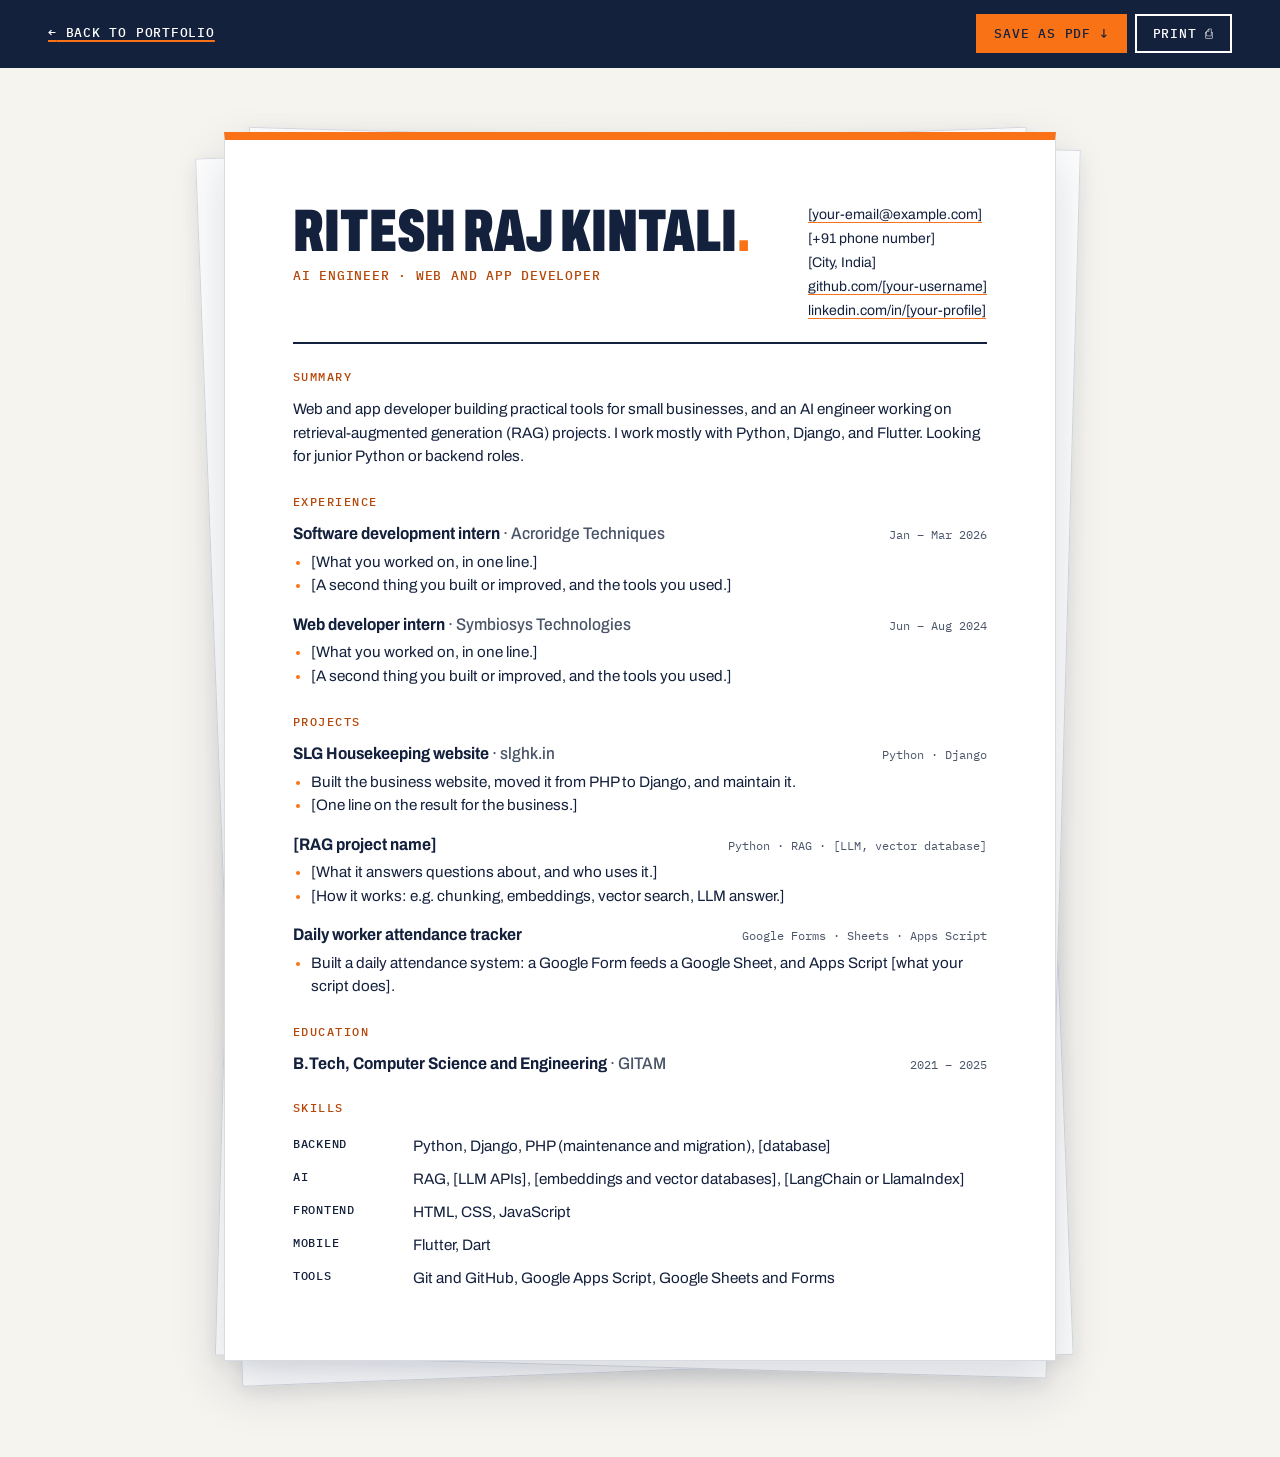
==== resume.html @ 0744a71f "Add portfolio site Static portfolio for Ritesh Raj Kintali: hero intro with an animated character, p" ====
<!doctype html>
<html lang="en">
<head>
  <meta charset="utf-8">
  <meta name="viewport" content="width=device-width, initial-scale=1">
  <title>Resume, Ritesh Raj Kintali</title>
  <meta name="description" content="Resume of Ritesh Raj Kintali, AI engineer and web and app developer.">
  <link rel="icon" href="data:image/svg+xml,%3Csvg xmlns='http://www.w3.org/2000/svg' viewBox='0 0 32 32'%3E%3Crect width='32' height='32' fill='%2314213D'/%3E%3Ctext x='6' y='25' font-family='Arial Narrow,Arial,sans-serif' font-size='24' font-weight='900' fill='%23fff'%3ER%3C/text%3E%3Ccircle cx='25' cy='22' r='3.5' fill='%23F97316'/%3E%3C/svg%3E">
  <link rel="preconnect" href="https://fonts.googleapis.com">
  <link rel="preconnect" href="https://fonts.gstatic.com" crossorigin>
  <link href="https://fonts.googleapis.com/css2?family=Archivo:wdth,wght@62..125,400..900&family=IBM+Plex+Mono:wght@400;500&display=swap" rel="stylesheet">
  <link rel="stylesheet" href="styles.css">
  <script>document.documentElement.classList.add('js');</script>
  <script src="transition.js" defer></script>
  <script src="resume.js" defer></script>
</head>
<body class="resume-page">
  <!-- Starts covering the page in white with a loader; transition.js opens it through a
       shrinking circle once resume.js says the page is ready. Hidden without JavaScript. -->
  <div class="wipe is-covering" aria-hidden="true">
    <div class="wipe-loader"><span class="wipe-ring"></span><span class="wipe-label">Opening resume</span></div>
  </div>

  <header class="resume-top">
    <div class="wrap resume-top-inner">
      <a class="resume-back" href="index.html" data-transition="Back to portfolio"><span aria-hidden="true">←</span> Back to portfolio</a>
      <div class="resume-actions">
        <!-- Downloads resume.pdf when it exists; otherwise resume.js turns this into
             "Save as PDF", which prints this page to a PDF. PLACEHOLDER: add resume.pdf -->
        <a class="resume-btn resume-btn--primary resume-download" href="resume.pdf" download="Ritesh-Raj-Kintali-Resume.pdf">Download PDF <span aria-hidden="true">↓</span></a>
        <button class="resume-btn resume-print" type="button">Print <span aria-hidden="true">⎙</span></button>
      </div>
    </div>
  </header>

  <main class="resume-main">
    <div class="paper-stack">
      <!--
        The resume itself, written as HTML on a sheet of paper.
        Edit the text below to update it. Anything in [brackets] is a placeholder.
      -->
      <article class="paper" aria-labelledby="cv-name">
        <header class="cv-head">
          <div>
            <h1 id="cv-name">Ritesh Raj Kintali<span aria-hidden="true">.</span></h1>
            <p class="cv-role">AI engineer · Web and app developer</p>
          </div>
          <ul class="cv-contact">
            <li><a href="mailto:your-email@example.com">[your-email@example.com]</a></li>
            <li>[+91 phone number]</li>
            <li>[City, India]</li>
            <li><a href="https://github.com/your-username">github.com/[your-username]</a></li>
            <li><a href="https://www.linkedin.com/in/your-profile">linkedin.com/in/[your-profile]</a></li>
          </ul>
        </header>

        <section class="cv-section">
          <h2>Summary</h2>
          <p>Web and app developer building practical tools for small businesses, and an AI engineer working on retrieval-augmented generation (RAG) projects. I work mostly with Python, Django, and Flutter. Looking for junior Python or backend roles.</p>
        </section>

        <section class="cv-section">
          <h2>Experience</h2>
          <div class="cv-item">
            <div class="cv-item-head">
              <h3>Software development intern <span>· Acroridge Techniques</span></h3>
              <p class="cv-date">Jan – Mar 2026</p>
            </div>
            <ul>
              <li>[What you worked on, in one line.]</li>
              <li>[A second thing you built or improved, and the tools you used.]</li>
            </ul>
          </div>
          <div class="cv-item">
            <div class="cv-item-head">
              <h3>Web developer intern <span>· Symbiosys Technologies</span></h3>
              <p class="cv-date">Jun – Aug 2024</p>
            </div>
            <ul>
              <li>[What you worked on, in one line.]</li>
              <li>[A second thing you built or improved, and the tools you used.]</li>
            </ul>
          </div>
        </section>

        <section class="cv-section">
          <h2>Projects</h2>
          <div class="cv-item">
            <div class="cv-item-head">
              <h3>SLG Housekeeping website <span>· slghk.in</span></h3>
              <p class="cv-date">Python · Django</p>
            </div>
            <ul>
              <li>Built the business website, moved it from PHP to Django, and maintain it.</li>
              <li>[One line on the result for the business.]</li>
            </ul>
          </div>
          <div class="cv-item">
            <div class="cv-item-head">
              <h3>[RAG project name]</h3>
              <p class="cv-date">Python · RAG · [LLM, vector database]</p>
            </div>
            <ul>
              <li>[What it answers questions about, and who uses it.]</li>
              <li>[How it works: e.g. chunking, embeddings, vector search, LLM answer.]</li>
            </ul>
          </div>
          <div class="cv-item">
            <div class="cv-item-head">
              <h3>Daily worker attendance tracker</h3>
              <p class="cv-date">Google Forms · Sheets · Apps Script</p>
            </div>
            <ul>
              <li>Built a daily attendance system: a Google Form feeds a Google Sheet, and Apps Script [what your script does].</li>
            </ul>
          </div>
        </section>

        <section class="cv-section">
          <h2>Education</h2>
          <div class="cv-item">
            <div class="cv-item-head">
              <h3>B.Tech, Computer Science and Engineering <span>· GITAM</span></h3>
              <p class="cv-date">2021 – 2025</p>
            </div>
          </div>
        </section>

        <section class="cv-section">
          <h2>Skills</h2>
          <dl class="cv-skills">
            <div><dt>Backend</dt><dd>Python, Django, PHP (maintenance and migration), [database]</dd></div>
            <div><dt>AI</dt><dd>RAG, [LLM APIs], [embeddings and vector databases], [LangChain or LlamaIndex]</dd></div>
            <div><dt>Frontend</dt><dd>HTML, CSS, JavaScript</dd></div>
            <div><dt>Mobile</dt><dd>Flutter, Dart</dd></div>
            <div><dt>Tools</dt><dd>Git and GitHub, Google Apps Script, Google Sheets and Forms</dd></div>
          </dl>
        </section>
      </article>
    </div>
  </main>
</body>
</html>
---- styles.css ----
/* ------------------------------------------------------------
   Tokens
   Orange #F97316 is for fills and decoration. Navy text on it is 5.7:1.
   Use --orange-text for any orange text on white.
------------------------------------------------------------ */
:root {
  --navy: #14213d;
  --navy-soft: #2a3a63;
  --paper: #ffffff;
  --paper-tint: #f6f4ef;
  --muted: #4a5568;
  --rule: #d8dbe2;
  --orange: #f97316;
  --orange-text: #b54708;

  --font-display: "Archivo", "Arial Narrow", "Helvetica Neue", Arial, sans-serif;
  --font-body: "Archivo", system-ui, -apple-system, "Segoe UI", sans-serif;
  --font-mono: "IBM Plex Mono", ui-monospace, "Cascadia Mono", Consolas, monospace;

  --gutter: clamp(1rem, 4vw, 3rem);
  --max: 80rem;
  --ease: cubic-bezier(0.2, 0.7, 0.2, 1);
}

/* ------------------------------------------------------------
   Base
------------------------------------------------------------ */
*,
*::before,
*::after {
  box-sizing: border-box;
}

html {
  -webkit-text-size-adjust: 100%;
}

@media (prefers-reduced-motion: no-preference) {
  html {
    scroll-behavior: smooth;
  }
}

body {
  margin: 0;
  background: var(--paper);
  color: var(--navy);
  font-family: var(--font-body);
  font-size: 1.0625rem;
  line-height: 1.6;
  overflow-x: hidden;
}

h1,
h2,
h3,
p,
ul,
ol,
dl,
dd {
  margin: 0;
}

ul,
ol {
  padding: 0;
  list-style: none;
}

a {
  color: inherit;
  text-decoration: underline;
  text-decoration-color: var(--orange);
  text-decoration-thickness: 2px;
  text-underline-offset: 0.22em;
  transition: color 200ms ease, text-decoration-color 200ms ease;
}

a:hover {
  color: var(--orange-text);
}

:focus-visible {
  outline: 3px solid var(--orange-text);
  outline-offset: 3px;
}

.wrap {
  width: 100%;
  max-width: var(--max);
  margin-inline: auto;
  padding-inline: var(--gutter);
}

.skip-link {
  position: absolute;
  left: 1rem;
  top: -3rem;
  z-index: 30;
  padding: 0.5rem 1rem;
  background: var(--navy);
  color: var(--paper);
}

.skip-link:focus {
  top: 1rem;
}

.label,
.section-num,
.nav-list,
.hero-top,
.work-num,
.work-meta,
dt,
.preview-label,
.preview-hint,
.work-all,
.site-footer {
  font-family: var(--font-mono);
  font-size: 0.8125rem;
  font-weight: 500;
  letter-spacing: 0.06em;
  text-transform: uppercase;
}

/* ------------------------------------------------------------
   Header
------------------------------------------------------------ */
.header-inner {
  display: flex;
  align-items: center;
  justify-content: space-between;
  gap: 1rem;
  padding-block: 1rem;
}

.header-inner {
  flex-wrap: wrap;
}

.wordmark {
  font-family: var(--font-display);
  font-size: clamp(1rem, 2.5vw, 1.25rem);
  font-weight: 800;
  font-stretch: 75%;
  text-transform: uppercase;
  text-decoration: none;
}

.wordmark span,
.hero-dot {
  color: var(--orange);
}

.nav-list {
  display: flex;
  flex-wrap: wrap;
  gap: 0.25rem 1.25rem;
  font-size: 0.75rem;
}

.nav-list a {
  text-decoration-color: transparent;
}

.nav-list a:hover {
  color: var(--navy);
  text-decoration-color: var(--orange);
}

/* ------------------------------------------------------------
   Hero
------------------------------------------------------------ */
.hero {
  padding-top: clamp(1.5rem, 5vw, 3.5rem);
}

.hero-top {
  display: flex;
  flex-wrap: wrap;
  justify-content: space-between;
  gap: 0.5rem 1.5rem;
  padding-bottom: 0.75rem;
  border-bottom: 2px solid var(--navy);
  font-size: 0.75rem;
}

.hero-stage {
  position: relative;
  padding-block: clamp(0.75rem, 2vw, 1.5rem);
}

.hero-name {
  position: relative; /* no z-index, so each line can stack around the character */
  font-family: var(--font-display);
  font-size: 14vw;
  font-weight: 900;
  font-stretch: 62%;
  line-height: 0.8;
  letter-spacing: -0.01em;
  text-transform: uppercase;
  white-space: nowrap;
}

/* Each line is fitted to the full width by script.js */
.hero-line {
  position: relative;
  display: block;
  width: max-content;
}

/* Stacking, back to front: character's body, the name, character's forearms */
.hero-line-1 {
  z-index: 2;
  padding-top: 0.04em;
  transform-origin: 0 0;
}

.hero-line-2 {
  z-index: 2;
  margin-top: 0.05em;
}

.hero-raj {
  margin-left: 0.22em;
}

/* Intro: the letters of RAJ and KINTALI fall away, then only RITESH. is left */
.hero-out .ltr {
  display: inline-block;
  transition: transform 350ms var(--ease), opacity 300ms ease;
  transition-delay: calc(var(--i, 0) * 45ms);
}

.is-leaving .hero-out .ltr {
  opacity: 0;
  transform: translateY(0.4em) rotate(var(--r, 8deg));
}

.hero-dot-final {
  display: none;
}

/* Room to the right of the "H" where he stands and leans */
.is-final .hero-keep {
  padding-right: 0.5em;
}

/* The heading is decorative here; let hover reach the character standing beside it */
.hero-name {
  pointer-events: none;
}

.is-final .hero-out {
  display: none;
}

/* The character stays hidden until he starts walking in */
.hero-stage:not(.char-ready) .char {
  visibility: hidden;
}

.sr-only {
  position: absolute;
  width: 1px;
  height: 1px;
  margin: -1px;
  padding: 0;
  overflow: hidden;
  clip: rect(0 0 0 0);
  white-space: nowrap;
  border: 0;
}

.hero-baseline {
  display: inline-block;
  width: 0;
  height: 0;
}

.svg-defs {
  position: absolute;
  width: 0;
  height: 0;
  overflow: hidden;
}

/* Shared head: blink and eye direction come in through custom properties,
   which inherit into the <use> copies */
.head-eyes {
  transform-box: fill-box;
  transform-origin: center;
  transform: scaleY(var(--blink, 1));
  transition: transform 120ms ease;
}

.head-pupils {
  transform: translate(var(--look-x, 0px), var(--look-y, 0px));
  transition: transform 250ms var(--ease);
}

/* ------------------------------------------------------------
   Character leaning on the name (positioned by script.js)
------------------------------------------------------------ */
.char {
  position: absolute;
  top: 0;
  left: 0;
  width: 0; /* stays hidden until script.js sizes it */
  height: auto;
  overflow: visible;
  transform: translateX(var(--walk-x, 0px));
}

/* In front of the name while leaning; behind it while moonwalking past the letters */
.char-back {
  z-index: 3;
}

.is-moonwalk .char-back {
  z-index: 1;
}

/* Intro: .is-moonwalk (set by script.js on .hero-stage) while he glides in from the left.
   Each foot slides back flat while the other lifts onto its toe, so he travels right while
   seeming to step back. Without it he leans on the "H": left arm across its top with the
   hand draping down the front, right hand in his pocket, legs crossed. */
.h-walk,
.h-wave {
  display: none;
}

.is-moonwalk .h-walk {
  display: inline;
}

.is-moonwalk .h-lean {
  display: none;
}

.char-head,
.h-leg,
.h-arm,
.h-wave {
  transform-box: view-box;
}

.h-leg-l { transform-origin: 100px 214px; }
.h-leg-r { transform-origin: 134px 214px; }
.h-arm-l { transform-origin: 70px 120px; }
.h-arm-r { transform-origin: 152px 122px; }

.is-moonwalk .h-leg-l {
  animation: moonwalk-step 600ms ease-in-out infinite;
}

.is-moonwalk .h-leg-r {
  animation: moonwalk-step 600ms ease-in-out -300ms infinite;
}

/* Arms stay loose and sway slightly with each glide */
.is-moonwalk .h-arm {
  animation: moonwalk-arms 300ms ease-in-out infinite alternate;
}

@keyframes moonwalk-step {
  /* lifted onto the toe, ahead of the body */
  0% { transform: translate(10px, -16px) rotate(-6deg); }
  /* drops flat */
  45% { transform: translate(4px, 0) rotate(0deg); }
  /* slides back along the floor */
  100% { transform: translate(-12px, 0) rotate(0deg); }
}

@keyframes moonwalk-arms {
  from { transform: rotate(-6deg); }
  to { transform: rotate(6deg); }
}

/* Head tilts toward the "H" while leaning, and back while moonwalking */
.char-head {
  transform-origin: 100px 100px;
  transform: rotate(calc(var(--tilt, 0deg) - 3deg));
  transition: transform 300ms var(--ease);
}

.is-moonwalk .char-head {
  transform: rotate(6deg);
}

/* Wave: the pocket hand comes out and waves */
.h-wave {
  transform-origin: 152px 122px;
}

.is-waving .h-pocket {
  display: none;
}

.is-waving .h-wave {
  display: inline;
  animation: char-wave 300ms ease-in-out 4 alternate;
}

@keyframes char-wave {
  from { transform: rotate(-16deg); }
  to { transform: rotate(16deg); }
}

/* ------------------------------------------------------------
   Guide: hide-and-seek. He ducks out while you scroll, then sneaks back in
   from the edge the current section names in data-side:
     left / right  stands just past the edge and leans his upper body in,
                   pivoting at his feet, so only his head, shoulders and
                   pointing arm show
     top           hangs upside-down on a rope
     bottom        pops up from the bottom edge, head and arms only
   All positions are percentages of his own size, so they hold at any width.
------------------------------------------------------------ */
.guide {
  position: fixed;
  top: 50vh;
  left: 0;
  z-index: 15;
  width: clamp(6rem, 11vw, 9.5rem);
  padding: 0;
  border: 0;
  background: none;
  cursor: pointer;
  pointer-events: none; /* only his drawn shapes take clicks, see below */
  visibility: hidden;
  transition: visibility 0s linear 400ms;
}

.guide.is-visible {
  visibility: visible;
  transition: visibility 0s;
}

.guide.is-visible .guide-figure svg * {
  pointer-events: visiblePainted;
}

.guide.is-visible .guide-figure svg .g-rope {
  pointer-events: none;
}

.guide[data-side="right"] {
  right: 0;
  left: auto;
}

.guide[data-side="top"] {
  top: 0;
  right: 1rem;
  left: auto;
}

.guide[data-side="bottom"] {
  top: auto;
  right: 10vw;
  bottom: 0;
  left: auto;
}

/* Hidden: fully past the edge. Ducking out is quick and accelerates away. */
.guide-figure {
  display: block;
  transform-origin: 50% 100%;
  transform: translateX(-125%);
  transition: transform 260ms cubic-bezier(0.5, 0, 0.75, 0);
}

.guide[data-side="right"] .guide-figure {
  transform: translateX(125%);
}

.guide[data-side="top"] .guide-figure {
  transform-origin: 50% 50%;
  transform: translateY(-130%) rotate(180deg);
}

.guide[data-side="bottom"] .guide-figure {
  transform: translateY(110%);
}

/* Peeking: comes in with a springy overshoot */
.guide.is-peeking .guide-figure {
  transform: translateX(-70%) rotate(28deg);
  transition: transform 420ms cubic-bezier(0.34, 1.56, 0.64, 1);
}

.guide.is-peeking[data-side="right"] .guide-figure {
  transform: translateX(70%) rotate(-28deg);
}

.guide.is-peeking[data-side="top"] .guide-figure {
  transform: translateY(-34%) rotate(180deg);
}

.guide.is-peeking[data-side="bottom"] .guide-figure {
  transform: translateY(52%) rotate(-4deg);
}

/* Leans in a little further when you hover him */
.guide.is-peeking:hover .guide-figure {
  transform: translateX(-64%) rotate(33deg);
}

.guide.is-peeking[data-side="right"]:hover .guide-figure {
  transform: translateX(64%) rotate(-33deg);
}

.guide.is-peeking[data-side="top"]:hover .guide-figure {
  transform: translateY(-28%) rotate(180deg);
}

.guide.is-peeking[data-side="bottom"]:hover .guide-figure {
  transform: translateY(46%) rotate(-4deg);
}

.guide svg {
  display: block;
  width: 100%;
  height: auto;
  overflow: visible;
}

/* On the right he's mirrored, so he points and looks into the page */
.guide[data-side="right"] svg {
  scale: -1 1;
}

.g-shadow {
  display: none;
}

/* Hanging from the top on a rope, swinging gently */
.g-rope {
  display: none;
}

.guide[data-side="top"] .g-rope {
  display: inline;
}

.guide.is-peeking[data-side="top"] svg {
  transform-origin: 50% 100%;
  animation: g-rope-swing 1200ms ease-in-out infinite alternate;
}

@keyframes g-rope-swing {
  from { rotate: -5deg; }
  to { rotate: 5deg; }
}

.guide:focus-visible {
  outline: none;
}

.guide:focus-visible .guide-figure svg {
  outline: 3px solid var(--orange-text);
  outline-offset: 4px;
}

/* Poses: one set of arms at a time */
.g-pose {
  display: none;
}

.guide[data-pose="walk"] .g-arm-l-down,
.guide[data-pose="walk"] .g-arm-r-down,
.guide[data-pose="wave"] .g-arm-l-down,
.guide[data-pose="wave"] .g-arm-r-wave,
.guide[data-pose="point"] .g-arm-l-hip,
.guide[data-pose="point"] .g-arm-r-point,
.guide[data-pose="laptop"] .g-laptop,
.guide[data-pose="cheer"] .g-arm-l-up,
.guide[data-pose="cheer"] .g-arm-r-up {
  display: inline;
}

.guide[data-pose="point"] {
  --look-x: 3.5px;
  --head-tilt: 5deg;
}

.guide[data-pose="laptop"] {
  --look-y: 3.5px;
  --head-tilt: 4deg;
}

.guide[data-pose="wave"] {
  --head-tilt: -4deg;
}

.g-leg,
.g-arm,
.g-arm-r-wave,
.g-arm-r-point,
.g-arm-l-up,
.g-arm-r-up,
.g-head {
  transform-box: view-box;
}

.g-leg-l { transform-origin: 62px 212px; }
.g-leg-r { transform-origin: 98px 212px; }
.g-arm-l,
.g-arm-l-up { transform-origin: 44px 140px; }
.g-arm-r,
.g-arm-r-up { transform-origin: 116px 140px; }
.g-arm-r-wave { transform-origin: 128px 136px; }

.g-head {
  transform-origin: 80px 124px;
  transform: rotate(var(--head-tilt, 0deg));
  transition: transform 300ms var(--ease);
}

/* Walking while you scroll */
.guide[data-pose="walk"] .g-leg-l,
.guide[data-pose="walk"] .g-arm-r {
  animation: g-swing 280ms ease-in-out infinite alternate;
}

.guide[data-pose="walk"] .g-leg-r,
.guide[data-pose="walk"] .g-arm-l {
  animation: g-swing 280ms ease-in-out infinite alternate-reverse;
}

.guide[data-pose="walk"] svg {
  animation: g-bob 140ms ease-in-out infinite alternate;
}

/* Section poses play a few times, then hold */
.guide[data-pose="wave"] .g-arm-r-wave {
  animation: g-wave 300ms ease-in-out 6 alternate;
}

.guide[data-pose="point"] .g-arm-r-point {
  animation: g-point 300ms ease-in-out 6 alternate;
}

.guide[data-pose="cheer"] .g-arm-l-up {
  animation: g-cheer 300ms ease-in-out 6 alternate;
}

.guide[data-pose="cheer"] .g-arm-r-up {
  animation: g-cheer 300ms ease-in-out 6 alternate-reverse;
}

.guide.is-hopping .guide-figure svg {
  animation: g-hop 400ms var(--ease);
}

@keyframes g-swing {
  from { transform: rotate(-14deg); }
  to { transform: rotate(14deg); }
}

@keyframes g-bob {
  to { translate: 0 -3px; }
}

@keyframes g-wave {
  from { transform: rotate(-14deg); }
  to { transform: rotate(14deg); }
}

@keyframes g-point {
  to { transform: translateX(5px); }
}

@keyframes g-cheer {
  from { transform: rotate(-8deg); }
  to { transform: rotate(8deg); }
}

@keyframes g-hop {
  40% { transform: translateY(-16px); }
}

/* Speech bubble, placed next to his head for each side (percentages of his size) */
.guide-bubble {
  position: absolute;
  bottom: 96%;
  left: 30%;
  width: max-content;
  max-width: min(15rem, 62vw);
  padding: 0.5rem 0.75rem;
  border: 2px solid var(--navy);
  background: var(--orange);
  color: var(--navy);
  font-family: var(--font-mono);
  font-size: 0.75rem;
  font-weight: 500;
  line-height: 1.4;
  text-align: left;
  pointer-events: none;
  opacity: 0;
  transform: scale(0.6);
  transform-origin: 0% 100%;
  transition: opacity 200ms ease, transform 300ms cubic-bezier(0.34, 1.56, 0.64, 1);
}

.guide-bubble::after {
  content: "";
  position: absolute;
  top: 100%;
  left: 0.75rem;
  border: 8px solid transparent;
  border-top-color: var(--navy);
}

.guide[data-side="right"] .guide-bubble,
.guide[data-side="bottom"] .guide-bubble {
  right: 30%;
  left: auto;
  transform-origin: 100% 100%;
}

.guide[data-side="right"] .guide-bubble::after,
.guide[data-side="bottom"] .guide-bubble::after {
  right: 0.75rem;
  left: auto;
}

.guide[data-side="bottom"] .guide-bubble {
  right: 55%;
  bottom: 52%;
}

.guide[data-side="top"] .guide-bubble {
  top: 68%;
  right: 40%;
  bottom: auto;
  left: auto;
  transform-origin: 100% 0%;
}

.guide[data-side="top"] .guide-bubble::after {
  top: auto;
  right: 0.75rem;
  bottom: 100%;
  left: auto;
  border-top-color: transparent;
  border-bottom-color: var(--navy);
}

.guide-bubble.is-shown {
  opacity: 1;
  transform: none;
}

html:not(.js) .guide {
  display: none;
}

.hero-dots {
  position: absolute;
  inset: 0;
  pointer-events: none;
}

.hero-dots span {
  position: absolute;
  left: var(--x);
  top: var(--y);
  width: var(--s);
  height: var(--s);
  border-radius: 50%;
  background: var(--orange);
  transition: transform 350ms var(--ease);
  will-change: transform;
}

.hero-row {
  display: grid;
  gap: 1.5rem;
  padding-block: 1.25rem clamp(2rem, 5vw, 3.5rem);
  border-top: 2px solid var(--navy);
}

.hero-lede {
  font-family: var(--font-display);
  font-size: clamp(1.4rem, 3.2vw, 2.25rem);
  font-weight: 600;
  font-stretch: 85%;
  line-height: 1.15;
  letter-spacing: -0.01em;
  max-width: 24ch;
}

.hero-links {
  display: flex;
  flex-wrap: wrap;
  gap: 0.75rem 1.5rem;
  align-content: start;
  font-weight: 600;
}

@media (min-width: 52rem) {
  .hero-row {
    grid-template-columns: 1fr auto;
    align-items: end;
  }

  .hero-links {
    justify-content: flex-end;
  }
}

/* Orange call-to-action bar */
.cta-bar {
  display: block;
  background: var(--orange);
  color: var(--navy);
  text-decoration: none;
}

.cta-bar:hover {
  color: var(--navy);
}

.cta-bar:focus-visible {
  outline: 3px solid var(--navy);
  outline-offset: -6px;
}

.cta-inner {
  display: flex;
  align-items: center;
  justify-content: space-between;
  gap: 1rem;
  padding-block: clamp(1rem, 2.5vw, 1.5rem);
  font-family: var(--font-display);
  font-size: clamp(1.1rem, 2.6vw, 1.75rem);
  font-weight: 800;
  font-stretch: 80%;
  line-height: 1.2;
  text-transform: uppercase;
}

.status-dot {
  display: inline-block;
  width: 0.55em;
  height: 0.55em;
  margin-right: 0.6em;
  border-radius: 50%;
  background: var(--navy);
  vertical-align: 0.05em;
}

.cta-arrow {
  flex: none;
  font-size: 1.4em;
  transition: transform 250ms var(--ease);
}

.cta-bar:hover .cta-arrow,
.cta-bar:focus-visible .cta-arrow {
  transform: translateX(0.35rem);
}

/* ------------------------------------------------------------
   Sections
------------------------------------------------------------ */
.section {
  display: grid;
  gap: 1.75rem;
  padding-block: clamp(3.5rem, 8vw, 6rem);
}

.section + .section {
  border-top: 2px solid var(--navy);
}

.section-head {
  display: flex;
  align-items: baseline;
  gap: 0.75rem;
}

.section-num {
  color: var(--orange-text);
}

.section-head h2 {
  font-family: var(--font-display);
  font-size: clamp(2rem, 5vw, 3rem);
  font-weight: 900;
  font-stretch: 65%;
  line-height: 0.9;
  text-transform: uppercase;
}

@media (min-width: 60rem) {
  .section {
    grid-template-columns: 13rem 1fr;
    gap: 3rem;
  }

  .section-head {
    flex-direction: column;
    gap: 0.5rem;
    align-self: start;
    position: sticky;
    top: 2rem;
  }
}

/* About */
.statement {
  font-family: var(--font-display);
  font-size: clamp(1.3rem, 2.5vw, 1.85rem);
  font-weight: 500;
  font-stretch: 90%;
  line-height: 1.35;
  letter-spacing: -0.005em;
  max-width: 44ch;
}

.timeline {
  margin-top: 2.5rem;
  border-top: 1px solid var(--navy);
}

.timeline > div {
  display: grid;
  gap: 0.25rem;
  padding-block: 1rem;
  border-bottom: 1px solid var(--rule);
}

.timeline dt {
  color: var(--muted);
}

.timeline strong {
  display: block;
  font-weight: 700;
}

@media (min-width: 40rem) {
  .timeline > div {
    grid-template-columns: 10rem 1fr;
    gap: 1.5rem;
  }

  .timeline dt {
    padding-top: 0.2rem;
  }
}

/* ------------------------------------------------------------
   Work index
------------------------------------------------------------ */
.work-intro {
  display: flex;
  flex-wrap: wrap;
  align-items: end;
  justify-content: space-between;
  gap: 1rem 2rem;
  margin-bottom: 2rem;
}

.work-intro p {
  max-width: 52ch;
  color: var(--muted);
}

.work-all {
  padding: 0.55rem 0.9rem;
  border: 2px solid var(--navy);
  background: transparent;
  color: var(--navy);
  cursor: pointer;
  transition: background-color 200ms ease, color 200ms ease;
}

.work-all:hover {
  background: var(--navy);
  color: var(--paper);
}

.work-list {
  border-top: 2px solid var(--navy);
}

.work-item {
  border-bottom: 1px solid var(--navy);
}

.work-heading {
  font: inherit;
}

.work-toggle {
  position: relative;
  isolation: isolate;
  display: grid;
  grid-template-columns: 2.25rem 1fr 1.5rem;
  grid-template-areas:
    "num name icon"
    ".   meta .";
  align-items: center;
  gap: 0.35rem 0.75rem;
  width: 100%;
  padding: 1.1rem 0.5rem;
  border: 0;
  background: transparent;
  color: var(--navy);
  font: inherit;
  text-align: left;
  cursor: pointer;
}

.work-toggle::before {
  content: "";
  position: absolute;
  inset: 0;
  z-index: -1;
  background: var(--orange);
  transform: scaleX(0);
  transform-origin: left;
  transition: transform 300ms var(--ease);
}

.work-toggle:hover::before,
.work-toggle:focus-visible::before {
  transform: scaleX(1);
}

.work-toggle:focus-visible {
  outline-offset: -3px;
  outline-color: var(--navy);
}

.work-num {
  grid-area: num;
  align-self: start;
  padding-top: 0.45em;
  color: var(--orange-text);
}

.work-name {
  grid-area: name;
  font-family: var(--font-display);
  font-size: clamp(2rem, 6.5vw, 4.75rem);
  font-weight: 900;
  font-stretch: 65%;
  line-height: 0.92;
  text-transform: uppercase;
  transition: transform 300ms var(--ease);
}

.work-meta {
  grid-area: meta;
  color: var(--muted);
  font-size: 0.75rem;
}

/* Muted and orange text would fail contrast on the orange fill */
.work-toggle:hover .work-num,
.work-toggle:hover .work-meta,
.work-toggle:focus-visible .work-num,
.work-toggle:focus-visible .work-meta {
  color: var(--navy);
}

.work-toggle:hover .work-name,
.work-toggle:focus-visible .work-name {
  transform: translateX(0.5rem);
}

.work-icon {
  grid-area: icon;
  position: relative;
  width: 1.25rem;
  height: 1.25rem;
  justify-self: end;
}

.work-icon::before,
.work-icon::after {
  content: "";
  position: absolute;
  top: 50%;
  left: 0;
  width: 100%;
  height: 3px;
  margin-top: -1.5px;
  background: currentColor;
  transition: transform 300ms var(--ease);
}

.work-icon::after {
  transform: rotate(90deg);
}

.work-item.is-open .work-icon::before {
  transform: rotate(45deg);
}

.work-item.is-open .work-icon::after {
  transform: rotate(135deg);
}

@media (min-width: 48rem) {
  .work-toggle {
    grid-template-columns: 3.5rem 1fr minmax(12rem, auto) 2rem;
    grid-template-areas: "num name meta icon";
    padding-block: 1.25rem;
  }

  .work-meta {
    text-align: right;
  }
}

/* Panel: open/closed is only applied when JS runs; otherwise everything shows */
.work-panel-inner {
  padding: 0.5rem 0.5rem 2.5rem;
}

.js .work-panel {
  display: grid;
  grid-template-rows: 0fr;
  transition: grid-template-rows 350ms var(--ease);
}

.js .work-panel-inner {
  min-height: 0;
  overflow: hidden;
  visibility: hidden;
  padding-block: 0;
  transition: visibility 0s linear 350ms, padding 350ms var(--ease);
}

.js .work-item.is-open .work-panel {
  grid-template-rows: 1fr;
}

.js .work-item.is-open .work-panel-inner {
  visibility: visible;
  padding-block: 0.5rem 2.5rem;
  transition: visibility 0s, padding 350ms var(--ease);
}

html:not(.js) .work-icon {
  display: none;
}

@media (min-width: 48rem) {
  .work-panel-inner,
  .js .work-panel-inner {
    padding-left: 4.25rem;
  }
}

.case-role {
  max-width: 62ch;
  font-size: 1.125rem;
}

.case-role .label {
  margin-right: 0.5rem;
  color: var(--muted);
}

.case-link {
  margin-top: 0.5rem;
  font-weight: 600;
}

.case-body {
  margin-top: 1.5rem;
  border-top: 1px solid var(--rule);
}

.case-body > div {
  display: grid;
  gap: 0.3rem;
  padding-block: 1rem;
  border-bottom: 1px solid var(--rule);
}

.case-body dt {
  color: var(--muted);
}

.case-body dd {
  max-width: 62ch;
}

.case-body .tools {
  font-family: var(--font-mono);
  font-size: 0.9375rem;
}

@media (min-width: 40rem) {
  .case-body > div {
    grid-template-columns: 10rem 1fr;
    gap: 1.5rem;
  }

  .case-body dt {
    padding-top: 0.2rem;
  }
}

.work-item--placeholder .work-name {
  color: var(--muted);
}

.work-item--placeholder .work-toggle:hover .work-name,
.work-item--placeholder .work-toggle:focus-visible .work-name {
  color: var(--navy);
}

/* Cursor-following preview (positioned by script.js) */
.preview {
  position: fixed;
  top: 0;
  left: 0;
  z-index: 20;
  width: 15rem;
  padding: 0.9rem 1rem 1rem;
  background: var(--navy);
  color: var(--paper);
  pointer-events: none;
  opacity: 0;
  transition: opacity 200ms ease;
}

.preview.is-visible {
  opacity: 1;
}

.preview-label {
  color: var(--orange);
  font-size: 0.6875rem;
}

.preview-title {
  margin-top: 0.4rem;
  font-family: var(--font-display);
  font-size: 1.6rem;
  font-weight: 900;
  font-stretch: 65%;
  line-height: 1;
  text-transform: uppercase;
}

.preview-meta {
  margin-top: 0.5rem;
  font-size: 0.875rem;
  line-height: 1.4;
}

.preview-hint {
  margin-top: 0.75rem;
  padding-top: 0.6rem;
  border-top: 1px solid var(--navy-soft);
  font-size: 0.6875rem;
}

html:not(.js) .preview {
  display: none;
}

/* ------------------------------------------------------------
   Skills
------------------------------------------------------------ */
.skills {
  border-top: 2px solid var(--navy);
}

.skills > div {
  display: grid;
  gap: 0.35rem;
  padding-block: 1.1rem;
  border-bottom: 1px solid var(--navy);
}

.skills dt {
  color: var(--orange-text);
}

.skills dd {
  font-family: var(--font-display);
  font-size: clamp(1.35rem, 3.2vw, 2.25rem);
  font-weight: 800;
  font-stretch: 70%;
  line-height: 1.1;
  text-transform: uppercase;
}

@media (min-width: 40rem) {
  .skills > div {
    grid-template-columns: 9rem 1fr;
    align-items: baseline;
    gap: 1.5rem;
  }
}

/* ------------------------------------------------------------
   Contact + footer
------------------------------------------------------------ */
.contact-lede {
  max-width: 44ch;
  font-size: 1.125rem;
}

.contact-email {
  display: inline-block;
  margin-top: 1.25rem;
  font-family: var(--font-display);
  font-size: clamp(1.75rem, 7.5vw, 5.5rem);
  font-weight: 900;
  font-stretch: 62%;
  line-height: 1;
  text-transform: uppercase;
  text-decoration-thickness: 0.08em;
  text-underline-offset: 0.12em;
  overflow-wrap: anywhere;
}

.contact-links {
  display: flex;
  flex-wrap: wrap;
  gap: 0.75rem 1.5rem;
  margin-top: 2rem;
  font-weight: 600;
}

.site-footer {
  background: var(--navy);
  color: var(--paper);
  font-size: 0.75rem;
}

.footer-inner {
  display: flex;
  flex-wrap: wrap;
  justify-content: space-between;
  gap: 0.75rem 1.5rem;
  padding-block: 1.75rem;
}

.site-footer a:hover {
  color: var(--orange);
}

.site-footer :focus-visible {
  outline-color: var(--orange);
}

/* ------------------------------------------------------------
   Scroll reveal (only when JS is running)
------------------------------------------------------------ */
.js .reveal {
  opacity: 0;
  transform: translateY(14px);
  transition: opacity 400ms var(--ease), transform 400ms var(--ease);
}

.js .reveal.is-visible {
  opacity: 1;
  transform: none;
}

/* ------------------------------------------------------------
   Reduced motion: no animation at all
------------------------------------------------------------ */
@media (prefers-reduced-motion: reduce) {
  *,
  *::before,
  *::after {
    animation: none !important;
    transition: none !important;
    scroll-behavior: auto !important;
  }

  .js .reveal {
    opacity: 1;
    transform: none;
  }

  .work-toggle:hover .work-name,
  .work-toggle:focus-visible .work-name {
    transform: none;
  }
}

/* ------------------------------------------------------------
   Page transition (transition.js)
   Leaving: orange, navy, then white circles grow from the click point
   until white covers everything, then a spinning loader shows.
   Arriving: a white cover with the loader opens up through a shrinking circle.
------------------------------------------------------------ */
.wipe {
  position: fixed;
  inset: 0;
  z-index: 100;
  overflow: hidden;
}

html:not(.js) .wipe {
  display: none;
}

.wipe-circle {
  position: absolute;
  border-radius: 50%;
  transform: scale(0);
}

.wipe-circle--orange { background: var(--orange); }
.wipe-circle--navy { background: var(--navy); }
.wipe-circle--white { background: var(--paper); }

.wipe.is-leaving .wipe-circle {
  transform: scale(1);
  transition: transform 700ms cubic-bezier(0.7, 0, 0.25, 1);
}

.wipe.is-leaving .wipe-circle--navy {
  transition-delay: 110ms;
}

.wipe.is-leaving .wipe-circle--white {
  transition-delay: 230ms;
}

.wipe-loader {
  position: absolute;
  inset: 0;
  display: grid;
  place-content: center;
  justify-items: center;
  gap: 1rem;
  opacity: 0;
}

.wipe.is-leaving .wipe-loader {
  opacity: 1;
  transition: opacity 200ms ease 850ms;
}

.wipe-ring {
  width: 3.5rem;
  height: 3.5rem;
  border: 5px solid var(--rule);
  border-top-color: var(--orange);
  border-right-color: var(--orange);
  border-radius: 50%;
  animation: wipe-spin 800ms linear infinite;
}

.wipe-label {
  color: var(--navy);
  font-family: var(--font-mono);
  font-size: 0.8125rem;
  font-weight: 500;
  letter-spacing: 0.08em;
  text-transform: uppercase;
}

@keyframes wipe-spin {
  to { transform: rotate(360deg); }
}

/* Arriving cover: solid white with the loader, opened by a shrinking circle */
.wipe.is-covering {
  background: var(--paper);
  clip-path: circle(150% at 50% 50%);
}

.wipe.is-covering .wipe-loader {
  opacity: 1;
}

.wipe.is-covering.is-revealing {
  clip-path: circle(0% at 50% 50%);
  pointer-events: none;
  transition: clip-path 750ms cubic-bezier(0.7, 0, 0.25, 1);
}

.wipe.is-covering.is-revealing .wipe-loader {
  opacity: 0;
  transition: opacity 150ms ease;
}

/* ------------------------------------------------------------
   Resume page (resume.html): the resume as a sheet of paper.
   After the circle transition, the paper slides up and settles
   (.is-in, set by resume.js); two sheets peek out behind it.
------------------------------------------------------------ */
.resume-page {
  min-height: 100vh;
  background: var(--paper-tint);
}

.resume-top {
  position: sticky;
  top: 0;
  z-index: 10;
  background: var(--navy);
  color: var(--paper);
}

.resume-top-inner {
  display: flex;
  flex-wrap: wrap;
  align-items: center;
  justify-content: space-between;
  gap: 0.75rem 1.5rem;
  padding-block: 0.9rem;
}

.resume-back {
  font-family: var(--font-mono);
  font-size: 0.8125rem;
  font-weight: 500;
  letter-spacing: 0.06em;
  text-transform: uppercase;
}

.resume-back:hover {
  color: var(--orange);
}

.resume-actions {
  display: flex;
  flex-wrap: wrap;
  gap: 0.5rem;
}

.resume-btn {
  display: inline-block;
  padding: 0.6rem 1rem;
  border: 2px solid var(--paper);
  background: transparent;
  color: var(--paper);
  font-family: var(--font-mono);
  font-size: 0.8125rem;
  font-weight: 500;
  letter-spacing: 0.06em;
  line-height: 1.2;
  text-decoration: none;
  text-transform: uppercase;
  cursor: pointer;
  transition: background-color 200ms ease, color 200ms ease, border-color 200ms ease;
}

.resume-btn:hover {
  background: var(--paper);
  color: var(--navy);
}

.resume-btn--primary {
  border-color: var(--orange);
  background: var(--orange);
  color: var(--navy);
}

.resume-btn--primary:hover {
  border-color: var(--paper);
}

.resume-top :focus-visible {
  outline: 3px solid var(--orange);
  outline-offset: 3px;
}

.resume-main {
  padding: clamp(1.5rem, 5vw, 4rem) clamp(0.75rem, 4vw, 3rem) clamp(3rem, 8vw, 6rem);
  /* the tilted sheets behind the paper must not widen the page on phones */
  overflow-x: hidden;
  overflow-x: clip;
}

/* Two sheets behind the resume make it read as a stack of paper */
.paper-stack {
  position: relative;
  max-width: 52rem;
  margin-inline: auto;
}

.paper-stack::before,
.paper-stack::after {
  content: "";
  position: absolute;
  inset: 0;
  border: 1px solid var(--rule);
  background: var(--paper);
  box-shadow: 0 6px 18px rgba(20, 33, 61, 0.08);
  transition: transform 500ms cubic-bezier(0.34, 1.56, 0.64, 1) 350ms;
}

.paper-stack::before {
  transform: rotate(-2.2deg) translate(-6px, 10px);
}

.paper-stack::after {
  transform: rotate(1.6deg) translate(8px, 6px);
}

.paper {
  position: relative;
  z-index: 1;
  padding: clamp(1.5rem, 6vw, 4rem) clamp(1.25rem, 6vw, 4.25rem);
  border: 1px solid var(--rule);
  border-top: 8px solid var(--orange);
  background: var(--paper);
  color: var(--navy);
  box-shadow: 0 24px 50px rgba(20, 33, 61, 0.16);
  font-size: 0.95rem;
  line-height: 1.55;
}

/* Entrance: the sheet slides up from below, tilted, and settles flat */
.js .paper-stack {
  opacity: 0;
  transform: translateY(70px) rotate(-3deg);
}

.js .paper-stack::before,
.js .paper-stack::after {
  transform: none;
}

.js .paper-stack.is-in {
  opacity: 1;
  transform: none;
  transition: opacity 300ms ease, transform 650ms cubic-bezier(0.34, 1.56, 0.64, 1);
}

.js .paper-stack.is-in::before {
  transform: rotate(-2.2deg) translate(-6px, 10px);
}

.js .paper-stack.is-in::after {
  transform: rotate(1.6deg) translate(8px, 6px);
}

.cv-head {
  display: flex;
  flex-wrap: wrap;
  justify-content: space-between;
  gap: 1rem 2rem;
  padding-bottom: 1.25rem;
  border-bottom: 2px solid var(--navy);
}

.cv-head h1 {
  font-family: var(--font-display);
  font-size: clamp(2.25rem, 7vw, 3.75rem);
  font-weight: 900;
  font-stretch: 62%;
  line-height: 0.9;
  text-transform: uppercase;
}

.cv-head h1 span {
  color: var(--orange);
}

.cv-role {
  margin-top: 0.5rem;
  color: var(--orange-text);
  font-family: var(--font-mono);
  font-size: 0.8125rem;
  font-weight: 500;
  letter-spacing: 0.06em;
  text-transform: uppercase;
}

.cv-contact {
  display: grid;
  gap: 0.15rem;
  align-content: start;
  font-size: 0.875rem;
}

.cv-contact a {
  text-decoration-thickness: 1px;
}

.cv-section {
  padding-top: 1.5rem;
}

.cv-section h2 {
  margin-bottom: 0.75rem;
  color: var(--orange-text);
  font-family: var(--font-mono);
  font-size: 0.75rem;
  font-weight: 500;
  letter-spacing: 0.12em;
  text-transform: uppercase;
}

.cv-item + .cv-item {
  margin-top: 1rem;
}

.cv-item-head {
  display: flex;
  flex-wrap: wrap;
  align-items: baseline;
  justify-content: space-between;
  gap: 0.15rem 1rem;
}

.cv-item h3 {
  font-family: var(--font-display);
  font-size: 1.05rem;
  font-weight: 700;
  font-stretch: 90%;
  line-height: 1.3;
}

.cv-item h3 span {
  color: var(--muted);
  font-weight: 500;
}

.cv-date {
  color: var(--muted);
  font-family: var(--font-mono);
  font-size: 0.75rem;
  white-space: nowrap;
}

.cv-item ul {
  margin-top: 0.35rem;
  padding-left: 1.1rem;
  list-style: disc;
}

.cv-item li::marker {
  color: var(--orange);
}

.cv-skills > div {
  display: grid;
  gap: 0.1rem;
  padding-block: 0.3rem;
}

.cv-skills dt {
  font-family: var(--font-mono);
  font-size: 0.75rem;
  font-weight: 500;
  letter-spacing: 0.06em;
  text-transform: uppercase;
}

@media (min-width: 36rem) {
  .cv-skills > div {
    grid-template-columns: 6.5rem 1fr;
    gap: 1rem;
  }
}

@media (prefers-reduced-motion: reduce) {
  .js .paper-stack {
    opacity: 1;
    transform: none;
  }
}

/* Print / "Save as PDF": just the paper, no page chrome */
@media print {
  @page {
    margin: 12mm;
  }

  .resume-page {
    background: #fff;
  }

  .resume-top,
  .wipe,
  .skip-link {
    display: none !important;
  }

  .resume-main {
    padding: 0;
  }

  .paper-stack,
  .js .paper-stack {
    max-width: none;
    opacity: 1;
    transform: none;
  }

  .paper-stack::before,
  .paper-stack::after {
    display: none;
  }

  .paper {
    padding: 0;
    border: 0;
    box-shadow: none;
    font-size: 10.5pt;
  }

  .cv-item {
    break-inside: avoid;
  }

  a {
    color: inherit;
    text-decoration: none;
  }
}
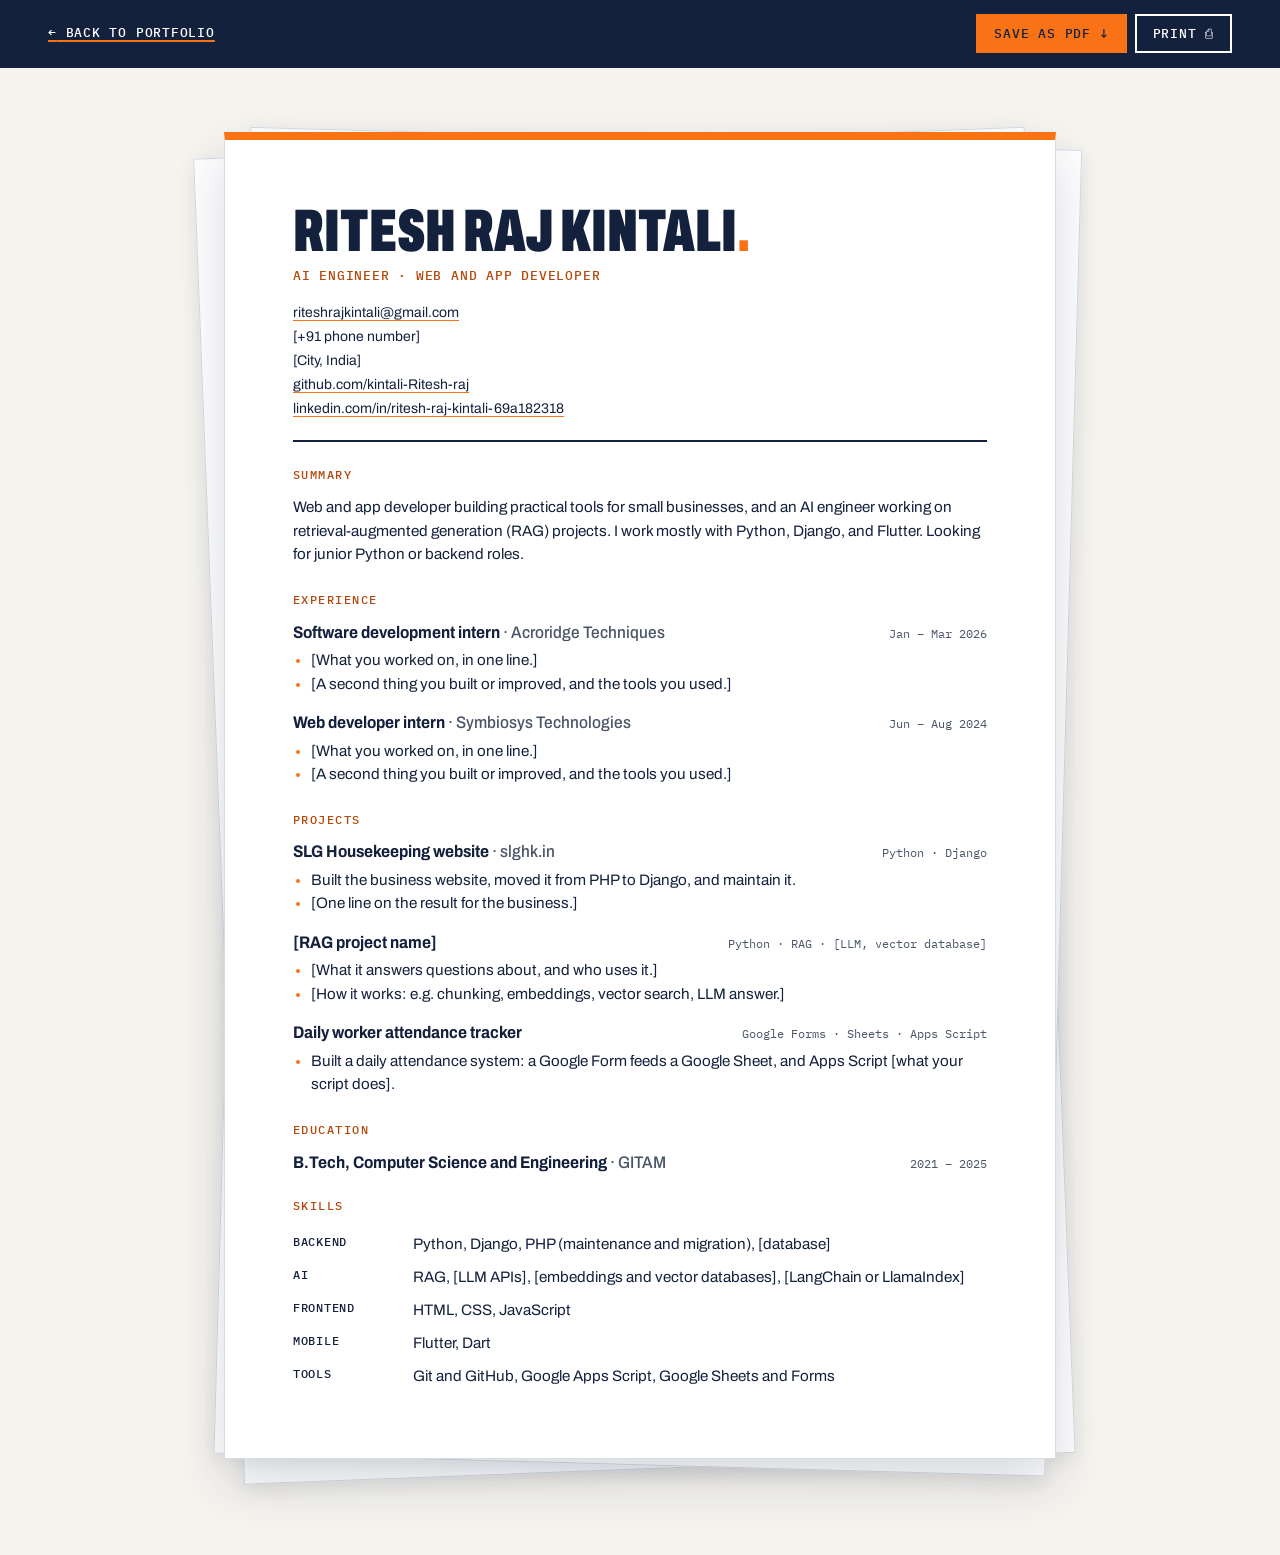
==== commit f633a259: "Add real contact links and change the helicopter banner to "Open to work" Co-Authored-By: Claude Opu" ====
--- a/resume.html
+++ b/resume.html
@@ -46,11 +46,11 @@
             <p class="cv-role">AI engineer · Web and app developer</p>
           </div>
           <ul class="cv-contact">
-            <li><a href="mailto:your-email@example.com">[your-email@example.com]</a></li>
+            <li><a href="mailto:riteshrajkintali@gmail.com">riteshrajkintali@gmail.com</a></li>
             <li>[+91 phone number]</li>
             <li>[City, India]</li>
-            <li><a href="https://github.com/your-username">github.com/[your-username]</a></li>
-            <li><a href="https://www.linkedin.com/in/your-profile">linkedin.com/in/[your-profile]</a></li>
+            <li><a href="https://github.com/kintali-Ritesh-raj">github.com/kintali-Ritesh-raj</a></li>
+            <li><a href="https://www.linkedin.com/in/ritesh-raj-kintali-69a182318/">linkedin.com/in/ritesh-raj-kintali-69a182318</a></li>
           </ul>
         </header>
 
--- a/styles.css
+++ b/styles.css
@@ -570,13 +570,10 @@
   display: none;
 }
 
-.guide[data-pose="walk"] .g-arm-l-down,
-.guide[data-pose="walk"] .g-arm-r-down,
 .guide[data-pose="wave"] .g-arm-l-down,
 .guide[data-pose="wave"] .g-arm-r-wave,
 .guide[data-pose="point"] .g-arm-l-hip,
 .guide[data-pose="point"] .g-arm-r-point,
-.guide[data-pose="laptop"] .g-laptop,
 .guide[data-pose="cheer"] .g-arm-l-up,
 .guide[data-pose="cheer"] .g-arm-r-up {
   display: inline;
@@ -585,11 +582,6 @@
 .guide[data-pose="point"] {
   --look-x: 3.5px;
   --head-tilt: 5deg;
-}
-
-.guide[data-pose="laptop"] {
-  --look-y: 3.5px;
-  --head-tilt: 4deg;
 }
 
 .guide[data-pose="wave"] {
@@ -620,21 +612,6 @@
   transition: transform 300ms var(--ease);
 }
 
-/* Walking while you scroll */
-.guide[data-pose="walk"] .g-leg-l,
-.guide[data-pose="walk"] .g-arm-r {
-  animation: g-swing 280ms ease-in-out infinite alternate;
-}
-
-.guide[data-pose="walk"] .g-leg-r,
-.guide[data-pose="walk"] .g-arm-l {
-  animation: g-swing 280ms ease-in-out infinite alternate-reverse;
-}
-
-.guide[data-pose="walk"] svg {
-  animation: g-bob 140ms ease-in-out infinite alternate;
-}
-
 /* Section poses play a few times, then hold */
 .guide[data-pose="wave"] .g-arm-r-wave {
   animation: g-wave 300ms ease-in-out 6 alternate;
@@ -652,19 +629,6 @@
   animation: g-cheer 300ms ease-in-out 6 alternate-reverse;
 }
 
-.guide.is-hopping .guide-figure svg {
-  animation: g-hop 400ms var(--ease);
-}
-
-@keyframes g-swing {
-  from { transform: rotate(-14deg); }
-  to { transform: rotate(14deg); }
-}
-
-@keyframes g-bob {
-  to { translate: 0 -3px; }
-}
-
 @keyframes g-wave {
   from { transform: rotate(-14deg); }
   to { transform: rotate(14deg); }
@@ -677,10 +641,6 @@
 @keyframes g-cheer {
   from { transform: rotate(-8deg); }
   to { transform: rotate(8deg); }
-}
-
-@keyframes g-hop {
-  40% { transform: translateY(-16px); }
 }
 
 /* Speech bubble, placed next to his head for each side (percentages of his size) */
@@ -1823,3 +1783,669 @@
     text-decoration: none;
   }
 }
+
+/* ------------------------------------------------------------
+   "Don't press" button (header, under Contact) and the crash it starts.
+   script.js breaks everything on screen into pieces that fall onto a
+   navy floor, drops the character on the pile with a burst of shards,
+   then rewinds the pieces back into place.
+------------------------------------------------------------ */
+.header-nav {
+  display: flex;
+  flex-direction: column;
+  align-items: flex-end;
+  gap: 0.6rem;
+}
+
+.break-btn {
+  padding: 0.4rem 0.7rem;
+  border: 2px solid var(--navy);
+  background: var(--orange);
+  color: var(--navy);
+  box-shadow: 3px 3px 0 var(--navy);
+  font-family: var(--font-mono);
+  font-size: 0.6875rem;
+  font-weight: 500;
+  letter-spacing: 0.08em;
+  line-height: 1.2;
+  text-transform: uppercase;
+  cursor: pointer;
+  transition: transform 200ms var(--ease), box-shadow 200ms var(--ease);
+}
+
+.break-btn:hover {
+  animation: break-wiggle 300ms ease-in-out 2;
+}
+
+.break-btn:active {
+  transform: translate(2px, 2px);
+  box-shadow: 1px 1px 0 var(--navy);
+}
+
+.break-btn[aria-disabled="true"] {
+  cursor: wait;
+}
+
+@keyframes break-wiggle {
+  25% { transform: rotate(-4deg); }
+  75% { transform: rotate(4deg); }
+}
+
+html:not(.js) .break-btn {
+  display: none;
+}
+
+/* "Sound on/off" sits beside "Don't press": same shape, but quieter */
+.header-actions {
+  display: flex;
+  align-items: center;
+  gap: 0.5rem;
+}
+
+.sound-btn {
+  padding: 0.4rem 0.7rem;
+  border: 2px solid var(--navy);
+  background: transparent;
+  color: var(--navy);
+  font-family: var(--font-mono);
+  font-size: 0.6875rem;
+  font-weight: 500;
+  letter-spacing: 0.08em;
+  line-height: 1.2;
+  text-transform: uppercase;
+  cursor: pointer;
+  transition: background-color 200ms var(--ease), color 200ms var(--ease);
+}
+
+.sound-btn:hover {
+  background: var(--navy);
+  color: var(--orange);
+}
+
+.sound-btn[aria-pressed="false"] .sound-state {
+  text-decoration: line-through;
+}
+
+html:not(.js) .sound-btn,
+.sound-btn[hidden] {
+  display: none;
+}
+
+/* Letters split apart for the crash: inline-block so they can spin on their own */
+.shard-ltr {
+  display: inline-block;
+}
+
+/* While it's happening, the hide-and-seek guide stays away */
+.is-crashing .guide {
+  visibility: hidden;
+}
+
+.crash-floor {
+  position: fixed;
+  right: 0;
+  bottom: 0;
+  left: 0;
+  z-index: 90;
+  height: var(--floor, 3.5rem);
+  border-top: 5px solid var(--orange);
+  background: var(--navy);
+  pointer-events: none;
+}
+
+.crash-flash {
+  position: fixed;
+  inset: 0;
+  z-index: 95;
+  background: var(--paper);
+  pointer-events: none;
+}
+
+.shard {
+  position: fixed;
+  z-index: 93;
+  width: var(--size, 14px);
+  height: var(--size, 14px);
+  pointer-events: none;
+}
+
+.shard--navy { background: var(--navy); }
+.shard--orange { background: var(--orange); }
+.shard--a { clip-path: polygon(0 0, 100% 30%, 40% 100%); }
+.shard--b { clip-path: polygon(20% 0, 100% 100%, 0 70%); }
+.shard--c { clip-path: polygon(0 20%, 80% 0, 100% 100%, 30% 80%); }
+
+/* The "H" is its own piece in the crash, so it must be able to move and spin */
+.hero-h {
+  display: inline-block;
+}
+
+/* Injuries: bandages, plasters and a bruise, drawn into the character but hidden until
+   the crash adds .is-hurt to <html>. They stay until the page is reloaded. */
+.hurt-only {
+  display: none;
+}
+
+.is-hurt .hurt-only {
+  display: inline;
+}
+
+/* Speech bubble that follows the character during the crash (placed by script.js) */
+.crash-bubble {
+  position: fixed;
+  z-index: 96;
+  width: max-content;
+  max-width: min(16rem, 80vw);
+  padding: 0.55rem 0.8rem;
+  border: 2px solid var(--navy);
+  background: var(--orange);
+  color: var(--navy);
+  font-family: var(--font-mono);
+  font-size: 0.8125rem;
+  font-weight: 500;
+  line-height: 1.4;
+  pointer-events: none;
+  opacity: 0;
+  transform: translate(-50%, -100%) scale(0.6);
+  transform-origin: 50% 100%;
+  transition: opacity 200ms ease, transform 300ms cubic-bezier(0.34, 1.56, 0.64, 1);
+}
+
+.crash-bubble::after {
+  content: "";
+  position: absolute;
+  top: 100%;
+  left: 50%;
+  margin-left: -8px;
+  border: 8px solid transparent;
+  border-top-color: var(--navy);
+}
+
+.crash-bubble.is-shown {
+  opacity: 1;
+  transform: translate(-50%, -100%);
+}
+
+/* Dizzy stars circling his head after he hits the floor */
+.crash-stars {
+  position: fixed;
+  z-index: 95;
+  width: var(--ring, 5rem);
+  height: calc(var(--ring, 5rem) * 0.45);
+  pointer-events: none;
+  transform: translate(-50%, -50%);
+}
+
+.crash-stars span {
+  position: absolute;
+  top: 50%;
+  left: 50%;
+  margin: -0.6em 0 0 -0.5em;
+  color: var(--orange);
+  font-size: 1.4rem;
+  line-height: 1;
+  text-shadow: 0 0 0 var(--navy), 1px 1px 0 var(--navy);
+  animation: crash-orbit 900ms linear infinite;
+}
+
+.crash-stars span:nth-child(2) { animation-delay: -300ms; }
+.crash-stars span:nth-child(3) { animation-delay: -600ms; }
+
+/* An ellipse around the head: x swings wide, y swings short */
+@keyframes crash-orbit {
+  0% { transform: translate(calc(var(--ring, 5rem) * 0.5), 0) scale(1); }
+  25% { transform: translate(0, calc(var(--ring, 5rem) * 0.2)) scale(1.15); }
+  50% { transform: translate(calc(var(--ring, 5rem) * -0.5), 0) scale(1); }
+  75% { transform: translate(0, calc(var(--ring, 5rem) * -0.2)) scale(0.8); }
+  100% { transform: translate(calc(var(--ring, 5rem) * 0.5), 0) scale(1); }
+}
+
+/* While the crash plays */
+/* Pieces flying sideways must not widen the page (clip, unlike hidden, doesn't
+   turn <body> into a scroll box) */
+html.is-crashing,
+html.is-crashing body {
+  overflow-x: clip;
+}
+
+/* Hover fades would fight the falling pieces and the hidden backgrounds */
+.is-crashing :is(.site-header, main, .site-footer),
+.is-crashing :is(.site-header, main, .site-footer) *,
+.is-crashing :is(.site-header, main, .site-footer) *::before,
+.is-crashing :is(.site-header, main, .site-footer) *::after {
+  transition: none !important;
+}
+
+/* The orange hover sweep on a project row would stay behind (it sticks after a tap on phones) */
+.is-crashing .work-toggle::before {
+  transform: scaleX(0) !important;
+}
+
+/* Letters in an open case study must be able to fall out of their panel */
+.is-crashing .work-item.is-open .work-panel-inner {
+  overflow: visible;
+}
+
+.is-crashing .preview {
+  visibility: hidden;
+}
+
+/* Copies of coloured boxes and divider lines that fall during the crash (script.js).
+   Behind the page content, so the letters fly out in front of their own boxes. */
+.crash-slab {
+  position: fixed;
+  z-index: -1;
+  pointer-events: none;
+}
+
+/* Letters of one word stay on one line while the text is split for the crash */
+.shard-word {
+  white-space: nowrap;
+}
+
+/* Phones: "Don't press" sits on the same row as the name, the menu goes below */
+@media (max-width: 40rem) {
+  .header-inner {
+    display: grid;
+    grid-template-columns: 1fr auto;
+    align-items: center;
+    gap: 0.9rem 1rem;
+  }
+
+  .header-nav {
+    display: contents;
+  }
+
+  .header-nav nav {
+    grid-column: 1 / -1;
+    grid-row: 2;
+  }
+
+  .header-actions {
+    grid-column: 2;
+    grid-row: 1;
+  }
+}
+
+/* ------------------------------------------------------------
+   Angry, after the "Don't press" crash (class is-angry on <html>,
+   until the page is reloaded): he stops leaning on the "H" and stands
+   on his own beside it, hands on hips, stomping, steam coming off his
+   head, with "Don't press the button!" above him.
+------------------------------------------------------------ */
+.angry-only,
+.h-angry,
+.h-steam {
+  display: none;
+}
+
+.is-angry .angry-only,
+.is-angry .h-angry,
+.is-angry .h-steam,
+.is-angry .h-leg {
+  display: inline;
+}
+
+.is-angry .calm-only,
+.is-angry .h-lean,
+.is-angry .h-wave {
+  display: none;
+}
+
+/* A step away from the "H" so he isn't touching it */
+.is-angry .char-back {
+  translate: 16% 0;
+  transform-origin: 50% 100%;
+  animation: angry-stomp 2400ms ease-in-out infinite;
+}
+
+.is-crashing .char-back {
+  animation: none;
+}
+
+@keyframes angry-stomp {
+  0%, 24%, 100% { rotate: 0deg; }
+  4% { rotate: -3deg; }
+  8% { rotate: 3deg; }
+  12% { rotate: -3deg; }
+  16% { rotate: 2deg; }
+}
+
+.h-steam {
+  transform-box: fill-box;
+  transform-origin: 50% 100%;
+  animation: angry-steam 1400ms ease-out infinite;
+}
+
+.h-steam-r {
+  animation-delay: -700ms;
+}
+
+@keyframes angry-steam {
+  from { opacity: 0.95; transform: translateY(0) scale(0.6); }
+  to { opacity: 0; transform: translateY(-28px) scale(1.35); }
+}
+
+.angry-bubble {
+  position: absolute;
+  z-index: 4;
+  padding: 0.55rem 0.85rem;
+  border: 3px solid var(--navy);
+  background: var(--orange);
+  color: var(--navy);
+  box-shadow: 4px 4px 0 var(--navy);
+  font-family: var(--font-display);
+  font-size: clamp(1rem, 2.2vw, 1.4rem);
+  font-weight: 900;
+  font-stretch: 70%;
+  line-height: 1;
+  text-transform: uppercase;
+  white-space: nowrap;
+  pointer-events: none;
+  transform: translate(-50%, -100%) rotate(-3deg);
+  animation: angry-pop 420ms cubic-bezier(0.34, 1.56, 0.64, 1), angry-shout 4000ms ease-in-out 1s infinite;
+}
+
+.angry-bubble::after {
+  content: "";
+  position: absolute;
+  top: 100%;
+  left: var(--tail, 50%);
+  margin-left: -9px;
+  border: 9px solid transparent;
+  border-top-color: var(--navy);
+}
+
+@keyframes angry-pop {
+  from { transform: translate(-50%, -100%) scale(0) rotate(-14deg); }
+  to { transform: translate(-50%, -100%) scale(1) rotate(-3deg); }
+}
+
+@keyframes angry-shout {
+  0%, 84%, 100% { transform: translate(-50%, -100%) rotate(-3deg); }
+  87% { transform: translate(-50%, -100%) rotate(4deg) scale(1.06); }
+  90% { transform: translate(-50%, -100%) rotate(-4deg) scale(1.06); }
+  93% { transform: translate(-50%, -100%) rotate(3deg); }
+  96% { transform: translate(-50%, -100%) rotate(-2deg); }
+}
+
+/* ------------------------------------------------------------
+   Crying, from the fourth "Don't press" crash (class is-sad on <html>,
+   until the page is reloaded): tears streaming down, hands clasped,
+   shoulders heaving, begging "Please… please don't do it."
+------------------------------------------------------------ */
+.sad-only,
+.h-sad {
+  display: none;
+}
+
+.is-sad .sad-only,
+.is-sad .h-sad,
+.is-sad .h-leg {
+  display: inline;
+}
+
+.is-sad .calm-only,
+.is-sad .h-lean,
+.is-sad .h-wave {
+  display: none;
+}
+
+.is-sad .char-back {
+  translate: 16% 0;
+  transform-origin: 50% 100%;
+  animation: sad-sob 900ms ease-in-out infinite;
+}
+
+/* the crash animation takes over the character while it plays */
+.is-crashing .char-back {
+  animation: none;
+}
+
+@keyframes sad-sob {
+  0%, 100% { scale: 1 1; }
+  50% { scale: 1.015 0.982; }
+}
+
+/* Tears run down in a stream, and a drop falls off each chin */
+.h-tear {
+  stroke-dasharray: 9 7;
+  animation: tear-flow 700ms linear infinite;
+}
+
+@keyframes tear-flow {
+  to { stroke-dashoffset: -32; }
+}
+
+.h-drop {
+  transform-box: fill-box;
+  animation: tear-drop 1100ms ease-in infinite;
+}
+
+.h-drop-r {
+  animation-delay: -550ms;
+}
+
+@keyframes tear-drop {
+  from { opacity: 1; transform: translateY(0) scale(1); }
+  to { opacity: 0; transform: translateY(46px) scale(0.6); }
+}
+
+/* His begging bubble: navy, softer, trembling instead of shouting */
+.angry-bubble.is-pleading {
+  background: var(--navy);
+  color: var(--paper);
+  box-shadow: 4px 4px 0 #60a5fa;
+  font-stretch: 80%;
+  text-transform: none;
+  animation: angry-pop 420ms cubic-bezier(0.34, 1.56, 0.64, 1), plead-tremble 2600ms ease-in-out 1s infinite;
+}
+
+@keyframes plead-tremble {
+  0%, 70%, 100% { transform: translate(-50%, -100%) rotate(-2deg); }
+  74% { transform: translate(-50%, -100%) rotate(-1deg) translateX(-2px); }
+  78% { transform: translate(-50%, -100%) rotate(-3deg) translateX(2px); }
+  82% { transform: translate(-50%, -100%) rotate(-1deg) translateX(-2px); }
+  86% { transform: translate(-50%, -100%) rotate(-2deg); }
+}
+
+/* ------------------------------------------------------------
+   Bike ride (script.js adds .is-riding when the reader stops scrolling).
+   He crosses the bottom of the screen left to right; only transforms
+   and opacity animate, so it stays cheap for the browser.
+------------------------------------------------------------ */
+.rider {
+  position: fixed;
+  bottom: 0.25rem;
+  left: 0;
+  z-index: 14;
+  width: clamp(8.5rem, 15vw, 13rem);
+  pointer-events: none;
+  visibility: hidden;
+  transform: translateX(-100%);
+  will-change: transform;
+}
+
+.rider.is-riding {
+  visibility: visible;
+  animation: ride-across var(--ride-time, 8000ms) linear forwards;
+}
+
+@keyframes ride-across {
+  from { transform: translateX(-100%); }
+  to { transform: translateX(100vw); }
+}
+
+.rider-body {
+  display: block;
+}
+
+.rider-body svg {
+  display: block;
+  width: 100%;
+  height: auto;
+  overflow: visible;
+}
+
+/* Bumping along the road */
+.rider.is-riding .rider-body {
+  animation: ride-bob 300ms ease-in-out infinite alternate;
+}
+
+@keyframes ride-bob {
+  to { transform: translateY(-2px); }
+}
+
+/* The wheels, cranks and legs are moved frame by frame in script.js, so the wheels roll
+   at the speed he travels and his feet stay on the pedals */
+
+/* He says something while he's in the middle of the screen */
+.rider-bubble {
+  position: absolute;
+  bottom: calc(100% - 0.5rem);
+  left: 50%;
+  width: max-content;
+  max-width: 15rem;
+  padding: 0.45rem 0.7rem;
+  border: 2px solid var(--navy);
+  background: var(--orange);
+  color: var(--navy);
+  font-family: var(--font-mono);
+  font-size: 0.75rem;
+  font-weight: 500;
+  line-height: 1.35;
+  opacity: 0;
+}
+
+.rider-bubble::after {
+  content: "";
+  position: absolute;
+  top: 100%;
+  left: 1.25rem;
+  border: 7px solid transparent;
+  border-top-color: var(--navy);
+}
+
+.rider.is-riding .rider-bubble {
+  animation: ride-talk var(--ride-time, 8000ms) linear forwards;
+}
+
+@keyframes ride-talk {
+  0%, 25% { opacity: 0; transform: translateY(6px); }
+  30%, 68% { opacity: 1; transform: none; }
+  73%, 100% { opacity: 0; transform: none; }
+}
+
+/* Only one character on screen at a time: the guide steps away while he rides or flies by */
+.is-riding .guide,
+.is-flying .guide {
+  visibility: hidden;
+}
+
+/* ------------------------------------------------------------
+   Helicopter (script.js adds .is-flying when the reader stops scrolling,
+   taking turns with the bike ride, and moves it along its flight path).
+------------------------------------------------------------ */
+.heli {
+  position: fixed;
+  top: 0;
+  left: 0;
+  z-index: 14;
+  width: clamp(9rem, 16vw, 14rem);
+  pointer-events: none;
+  visibility: hidden;
+  will-change: transform;
+}
+
+.heli.is-flying {
+  visibility: visible;
+}
+
+.heli svg {
+  display: block;
+  width: 100%;
+  height: auto;
+  overflow: visible;
+}
+
+/* Main rotor seen from the side: the blade sweeps round, so it looks longer and shorter */
+.heli-blade {
+  transform-box: fill-box;
+  transform-origin: center;
+}
+
+.heli.is-flying .heli-blade {
+  animation: heli-blade 110ms linear infinite;
+}
+
+@keyframes heli-blade {
+  0%, 100% { transform: scaleX(1); }
+  50% { transform: scaleX(0.12); }
+}
+
+.heli-tail {
+  transform-box: fill-box;
+  transform-origin: center;
+}
+
+.heli.is-flying .heli-tail {
+  animation: heli-tail 140ms linear infinite;
+}
+
+@keyframes heli-tail {
+  to { transform: rotate(360deg); }
+}
+
+/* Searchlight: switches on while it hovers in the middle and sweeps over the page */
+.heli-light {
+  opacity: 0;
+  transform-box: view-box;
+  transform-origin: 84px 142px;
+  transition: opacity 500ms ease;
+}
+
+.heli.is-hovering .heli-light {
+  opacity: 1;
+  animation: heli-sweep 2400ms ease-in-out infinite alternate;
+}
+
+@keyframes heli-sweep {
+  from { transform: rotate(-22deg); }
+  to { transform: rotate(16deg); }
+}
+
+/* The banner it tows, fluttering in the wind */
+.heli-banner {
+  position: absolute;
+  top: 89%;
+  left: 99%;
+  padding: 0.4rem 0.75rem;
+  border: 2px solid var(--navy);
+  background: var(--paper);
+  color: var(--navy);
+  box-shadow: 3px 3px 0 var(--navy);
+  font-family: var(--font-mono);
+  font-size: 0.6875rem;
+  font-weight: 500;
+  letter-spacing: 0.08em;
+  line-height: 1.2;
+  text-transform: uppercase;
+  white-space: nowrap;
+  transform-origin: 0 50%;
+}
+
+.heli.is-flying .heli-banner {
+  animation: heli-flutter 700ms ease-in-out infinite alternate;
+}
+
+@keyframes heli-flutter {
+  from { transform: skewY(-2deg) rotate(1deg); }
+  to { transform: skewY(2deg) rotate(-1deg); }
+}
+
+@media (prefers-reduced-motion: reduce) {
+  .rider,
+  .heli {
+    display: none;
+  }
+}
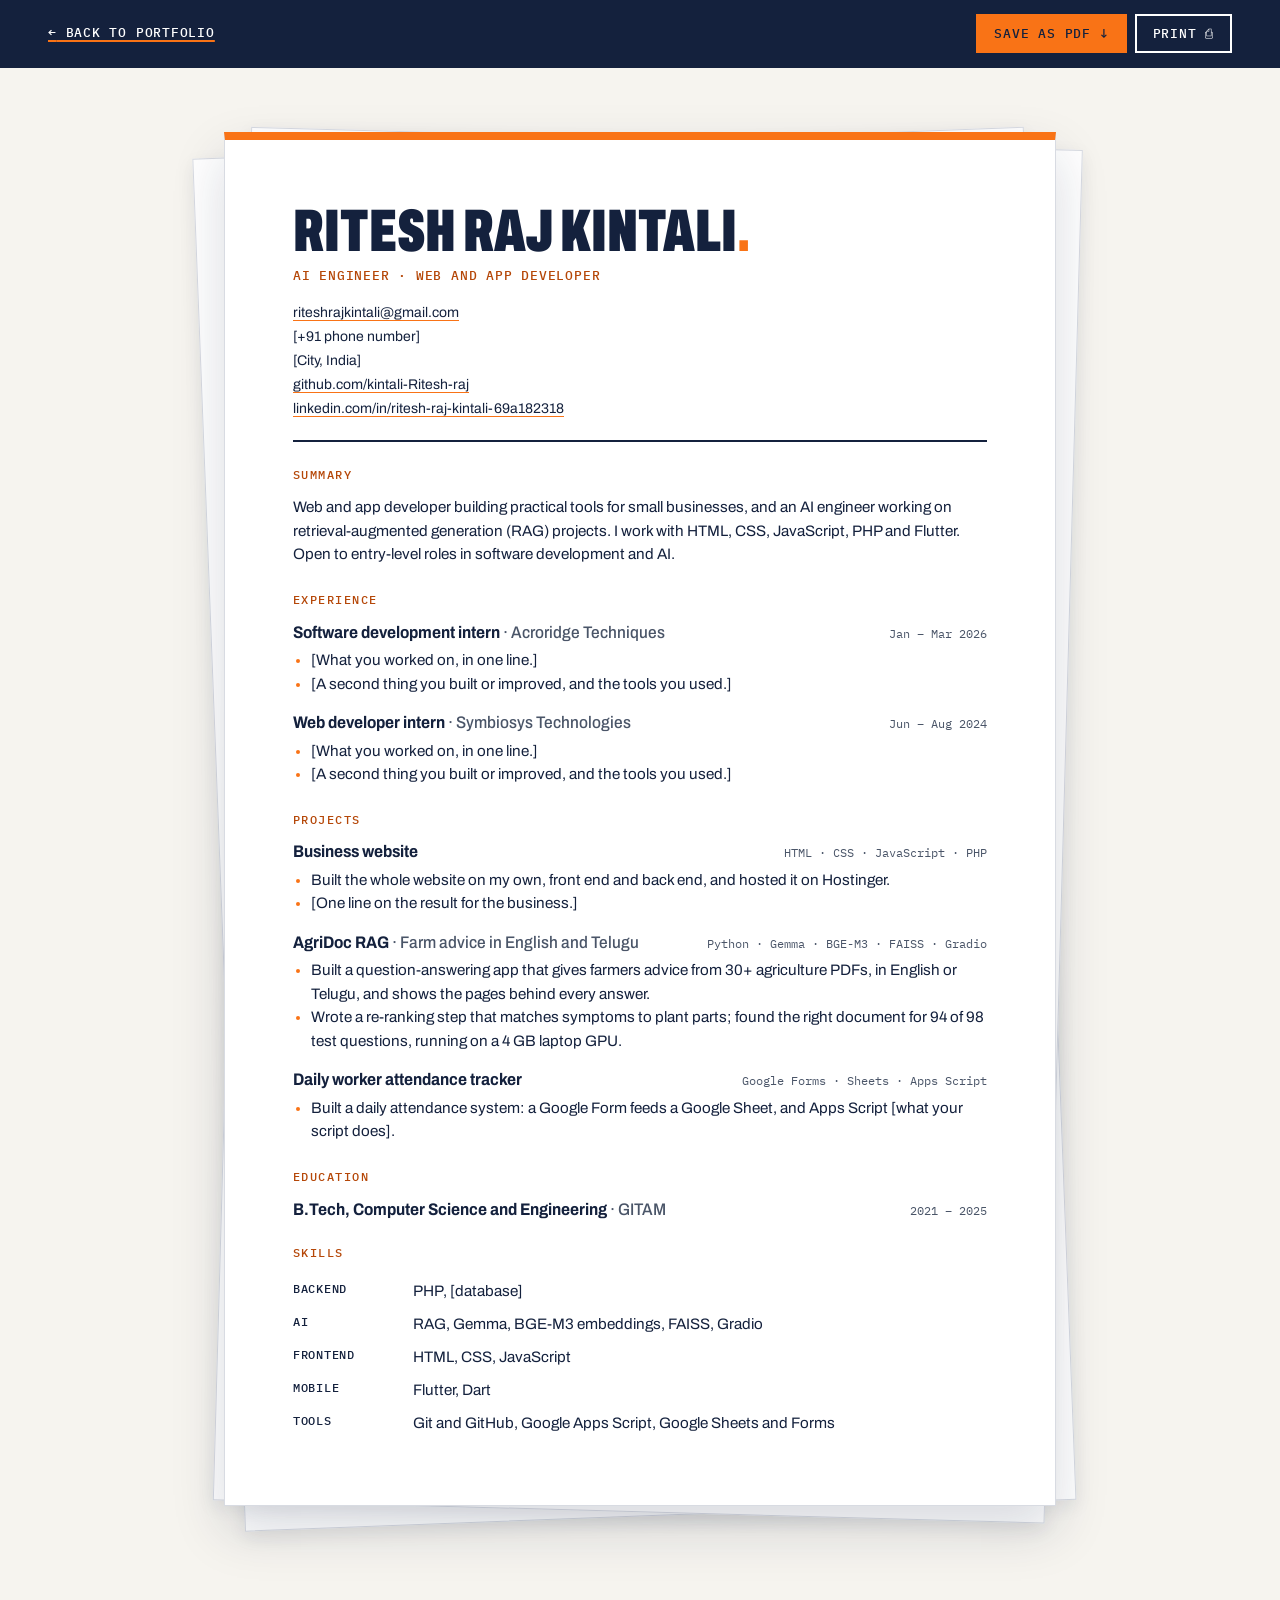
==== commit 768eb15f: "Rewrite the intro, About and project case studies, and add project screenshots - Remove the characte" ====
--- a/resume.html
+++ b/resume.html
@@ -9,10 +9,10 @@
   <link rel="preconnect" href="https://fonts.googleapis.com">
   <link rel="preconnect" href="https://fonts.gstatic.com" crossorigin>
   <link href="https://fonts.googleapis.com/css2?family=Archivo:wdth,wght@62..125,400..900&family=IBM+Plex+Mono:wght@400;500&display=swap" rel="stylesheet">
-  <link rel="stylesheet" href="styles.css">
+  <link rel="stylesheet" href="styles.css?v=4">
   <script>document.documentElement.classList.add('js');</script>
-  <script src="transition.js" defer></script>
-  <script src="resume.js" defer></script>
+  <script src="transition.js?v=4" defer></script>
+  <script src="resume.js?v=4" defer></script>
 </head>
 <body class="resume-page">
   <!-- Starts covering the page in white with a loader; transition.js opens it through a
@@ -56,7 +56,7 @@
 
         <section class="cv-section">
           <h2>Summary</h2>
-          <p>Web and app developer building practical tools for small businesses, and an AI engineer working on retrieval-augmented generation (RAG) projects. I work mostly with Python, Django, and Flutter. Looking for junior Python or backend roles.</p>
+          <p>Web and app developer building practical tools for small businesses, and an AI engineer working on retrieval-augmented generation (RAG) projects. I work with HTML, CSS, JavaScript, PHP and Flutter. Open to entry-level roles in software development and AI.</p>
         </section>
 
         <section class="cv-section">
@@ -87,22 +87,22 @@
           <h2>Projects</h2>
           <div class="cv-item">
             <div class="cv-item-head">
-              <h3>SLG Housekeeping website <span>· slghk.in</span></h3>
-              <p class="cv-date">Python · Django</p>
+              <h3>Business website</h3>
+              <p class="cv-date">HTML · CSS · JavaScript · PHP</p>
             </div>
             <ul>
-              <li>Built the business website, moved it from PHP to Django, and maintain it.</li>
+              <li>Built the whole website on my own, front end and back end, and hosted it on Hostinger.</li>
               <li>[One line on the result for the business.]</li>
             </ul>
           </div>
           <div class="cv-item">
             <div class="cv-item-head">
-              <h3>[RAG project name]</h3>
-              <p class="cv-date">Python · RAG · [LLM, vector database]</p>
+              <h3>AgriDoc RAG <span>· Farm advice in English and Telugu</span></h3>
+              <p class="cv-date">Python · Gemma · BGE-M3 · FAISS · Gradio</p>
             </div>
             <ul>
-              <li>[What it answers questions about, and who uses it.]</li>
-              <li>[How it works: e.g. chunking, embeddings, vector search, LLM answer.]</li>
+              <li>Built a question-answering app that gives farmers advice from 30+ agriculture PDFs, in English or Telugu, and shows the pages behind every answer.</li>
+              <li>Wrote a re-ranking step that matches symptoms to plant parts; found the right document for 94 of 98 test questions, running on a 4 GB laptop GPU.</li>
             </ul>
           </div>
           <div class="cv-item">
@@ -129,8 +129,8 @@
         <section class="cv-section">
           <h2>Skills</h2>
           <dl class="cv-skills">
-            <div><dt>Backend</dt><dd>Python, Django, PHP (maintenance and migration), [database]</dd></div>
-            <div><dt>AI</dt><dd>RAG, [LLM APIs], [embeddings and vector databases], [LangChain or LlamaIndex]</dd></div>
+            <div><dt>Backend</dt><dd>PHP, [database]</dd></div>
+            <div><dt>AI</dt><dd>RAG, Gemma, BGE-M3 embeddings, FAISS, Gradio</dd></div>
             <div><dt>Frontend</dt><dd>HTML, CSS, JavaScript</dd></div>
             <div><dt>Mobile</dt><dd>Flutter, Dart</dd></div>
             <div><dt>Tools</dt><dd>Git and GitHub, Google Apps Script, Google Sheets and Forms</dd></div>
--- a/styles.css
+++ b/styles.css
@@ -754,6 +754,17 @@
   max-width: 24ch;
 }
 
+.hero-intro {
+  display: grid;
+  gap: 1rem;
+}
+
+.hero-about {
+  max-width: 58ch;
+  font-size: clamp(1rem, 1.4vw, 1.125rem);
+  line-height: 1.6;
+}
+
 .hero-links {
   display: flex;
   flex-wrap: wrap;
@@ -1134,6 +1145,37 @@
 .case-link {
   margin-top: 0.5rem;
   font-weight: 600;
+}
+
+.case-shots {
+  display: grid;
+  gap: 1.25rem;
+  margin-top: 1.5rem;
+}
+
+.case-shot {
+  margin: 0;
+}
+
+.case-shot a {
+  display: block;
+  cursor: zoom-in;
+}
+
+.case-shot img {
+  display: block;
+  width: 100%;
+  height: auto;
+  border: 1px solid var(--rule);
+  border-radius: 6px;
+  background: #fff;
+}
+
+.case-shot figcaption {
+  margin-top: 0.5rem;
+  font-size: 0.875rem;
+  line-height: 1.5;
+  opacity: 0.75;
 }
 
 .case-body {
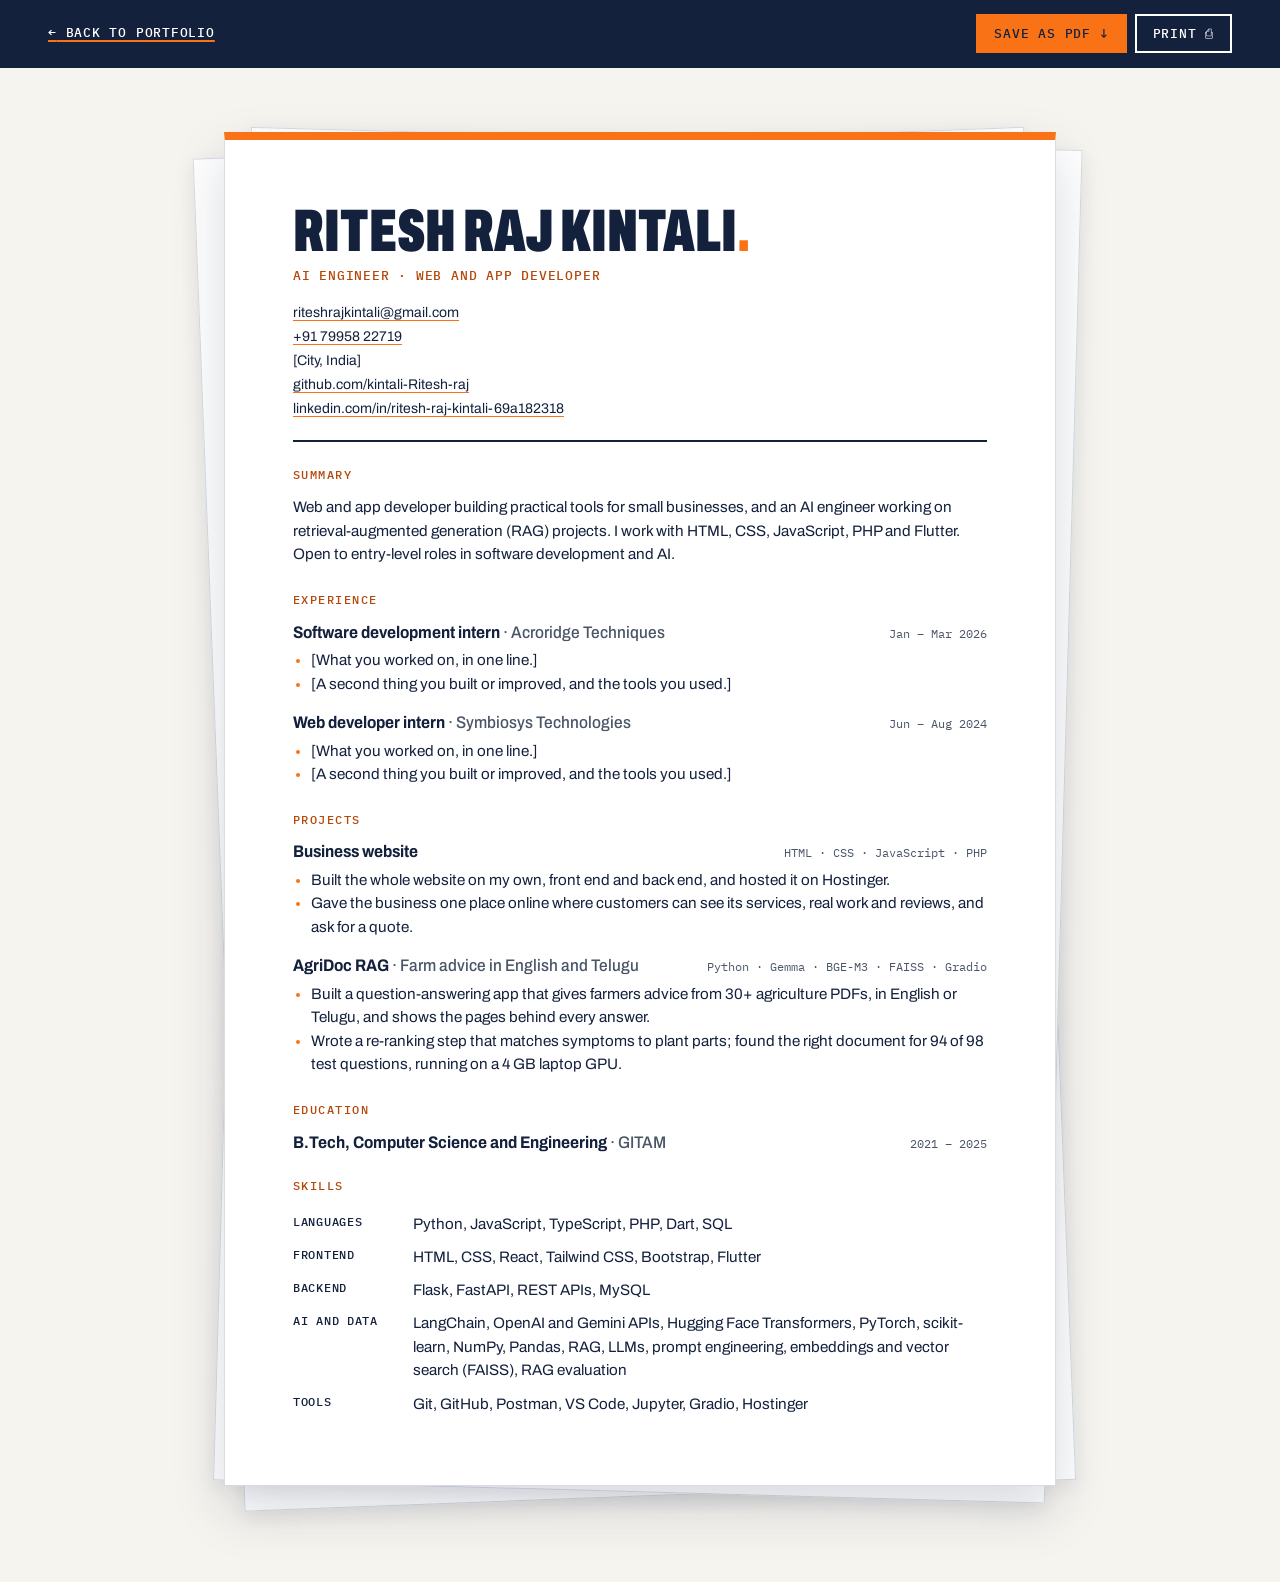
==== commit 60b48dec: "Add skill logos, a simpler contact section and the phone number - Show skills as short logo tags, wi" ====
--- a/resume.html
+++ b/resume.html
@@ -9,10 +9,10 @@
   <link rel="preconnect" href="https://fonts.googleapis.com">
   <link rel="preconnect" href="https://fonts.gstatic.com" crossorigin>
   <link href="https://fonts.googleapis.com/css2?family=Archivo:wdth,wght@62..125,400..900&family=IBM+Plex+Mono:wght@400;500&display=swap" rel="stylesheet">
-  <link rel="stylesheet" href="styles.css?v=4">
+  <link rel="stylesheet" href="styles.css?v=13">
   <script>document.documentElement.classList.add('js');</script>
-  <script src="transition.js?v=4" defer></script>
-  <script src="resume.js?v=4" defer></script>
+  <script src="transition.js?v=13" defer></script>
+  <script src="resume.js?v=13" defer></script>
 </head>
 <body class="resume-page">
   <!-- Starts covering the page in white with a loader; transition.js opens it through a
@@ -47,7 +47,7 @@
           </div>
           <ul class="cv-contact">
             <li><a href="mailto:riteshrajkintali@gmail.com">riteshrajkintali@gmail.com</a></li>
-            <li>[+91 phone number]</li>
+            <li><a href="tel:+917995822719">+91 79958 22719</a></li>
             <li>[City, India]</li>
             <li><a href="https://github.com/kintali-Ritesh-raj">github.com/kintali-Ritesh-raj</a></li>
             <li><a href="https://www.linkedin.com/in/ritesh-raj-kintali-69a182318/">linkedin.com/in/ritesh-raj-kintali-69a182318</a></li>
@@ -92,7 +92,7 @@
             </div>
             <ul>
               <li>Built the whole website on my own, front end and back end, and hosted it on Hostinger.</li>
-              <li>[One line on the result for the business.]</li>
+              <li>Gave the business one place online where customers can see its services, real work and reviews, and ask for a quote.</li>
             </ul>
           </div>
           <div class="cv-item">
@@ -103,15 +103,6 @@
             <ul>
               <li>Built a question-answering app that gives farmers advice from 30+ agriculture PDFs, in English or Telugu, and shows the pages behind every answer.</li>
               <li>Wrote a re-ranking step that matches symptoms to plant parts; found the right document for 94 of 98 test questions, running on a 4 GB laptop GPU.</li>
-            </ul>
-          </div>
-          <div class="cv-item">
-            <div class="cv-item-head">
-              <h3>Daily worker attendance tracker</h3>
-              <p class="cv-date">Google Forms · Sheets · Apps Script</p>
-            </div>
-            <ul>
-              <li>Built a daily attendance system: a Google Form feeds a Google Sheet, and Apps Script [what your script does].</li>
             </ul>
           </div>
         </section>
@@ -129,11 +120,11 @@
         <section class="cv-section">
           <h2>Skills</h2>
           <dl class="cv-skills">
-            <div><dt>Backend</dt><dd>PHP, [database]</dd></div>
-            <div><dt>AI</dt><dd>RAG, Gemma, BGE-M3 embeddings, FAISS, Gradio</dd></div>
-            <div><dt>Frontend</dt><dd>HTML, CSS, JavaScript</dd></div>
-            <div><dt>Mobile</dt><dd>Flutter, Dart</dd></div>
-            <div><dt>Tools</dt><dd>Git and GitHub, Google Apps Script, Google Sheets and Forms</dd></div>
+            <div><dt>Languages</dt><dd>Python, JavaScript, TypeScript, PHP, Dart, SQL</dd></div>
+            <div><dt>Frontend</dt><dd>HTML, CSS, React, Tailwind CSS, Bootstrap, Flutter</dd></div>
+            <div><dt>Backend</dt><dd>Flask, FastAPI, REST APIs, MySQL</dd></div>
+            <div><dt>AI and data</dt><dd>LangChain, OpenAI and Gemini APIs, Hugging Face Transformers, PyTorch, scikit-learn, NumPy, Pandas, RAG, LLMs, prompt engineering, embeddings and vector search (FAISS), RAG evaluation</dd></div>
+            <div><dt>Tools</dt><dd>Git, GitHub, Postman, VS Code, Jupyter, Gradio, Hostinger</dd></div>
           </dl>
         </section>
       </article>
--- a/styles.css
+++ b/styles.css
@@ -110,7 +110,6 @@
 .label,
 .section-num,
 .nav-list,
-.hero-top,
 .work-num,
 .work-meta,
 dt,
@@ -175,16 +174,6 @@
 ------------------------------------------------------------ */
 .hero {
   padding-top: clamp(1.5rem, 5vw, 3.5rem);
-}
-
-.hero-top {
-  display: flex;
-  flex-wrap: wrap;
-  justify-content: space-between;
-  gap: 0.5rem 1.5rem;
-  padding-bottom: 0.75rem;
-  border-bottom: 2px solid var(--navy);
-  font-size: 0.75rem;
 }
 
 .hero-stage {
@@ -1198,9 +1187,18 @@
   max-width: 62ch;
 }
 
-.case-body .tools {
-  font-family: var(--font-mono);
-  font-size: 0.9375rem;
+.skill-list.skill-list--small {
+  gap: 0.5rem;
+}
+
+.skill-list.skill-list--small li {
+  padding: 0.35rem 0.8rem 0.35rem 0.5rem;
+  font-size: 0.875rem;
+}
+
+.skill-list.skill-list--small .skill-icon {
+  width: 1.25rem;
+  height: 1.25rem;
 }
 
 @media (min-width: 40rem) {
@@ -1293,18 +1291,46 @@
 }
 
 .skills dd {
-  font-family: var(--font-display);
-  font-size: clamp(1.35rem, 3.2vw, 2.25rem);
-  font-weight: 800;
-  font-stretch: 70%;
-  line-height: 1.1;
-  text-transform: uppercase;
+  margin: 0;
+}
+
+.skill-list {
+  display: flex;
+  flex-wrap: wrap;
+  gap: 0.6rem;
+  margin: 0;
+  padding: 0;
+  list-style: none;
+}
+
+.skill-list li {
+  display: inline-flex;
+  align-items: center;
+  gap: 0.5rem;
+  padding: 0.45rem 0.9rem 0.45rem 0.6rem;
+  border: 1px solid var(--rule);
+  border-radius: 999px;
+  font-weight: 600;
+  font-size: 0.9375rem;
+  line-height: 1.2;
+  transition: border-color 200ms var(--ease), transform 200ms var(--ease);
+}
+
+.skill-list li:hover {
+  border-color: var(--orange);
+  transform: translateY(-2px);
+}
+
+.skill-icon {
+  width: 1.5rem;
+  height: 1.5rem;
+  flex: none;
 }
 
 @media (min-width: 40rem) {
   .skills > div {
     grid-template-columns: 9rem 1fr;
-    align-items: baseline;
+    align-items: center;
     gap: 1.5rem;
   }
 }
@@ -1313,30 +1339,71 @@
    Contact + footer
 ------------------------------------------------------------ */
 .contact-lede {
-  max-width: 44ch;
+  max-width: 46ch;
   font-size: 1.125rem;
-}
-
-.contact-email {
-  display: inline-block;
-  margin-top: 1.25rem;
+  line-height: 1.6;
+}
+
+.contact-details {
+  display: grid;
+  gap: 1.25rem;
+  margin: 1.75rem 0 0;
+}
+
+.contact-details dt {
+  font-family: var(--font-mono);
+  font-size: 0.75rem;
+  letter-spacing: 0.08em;
+  text-transform: uppercase;
+  color: var(--orange-text);
+}
+
+.contact-details dd {
+  display: flex;
+  flex-wrap: wrap;
+  align-items: baseline;
+  gap: 0.25rem 0.75rem;
+  margin: 0.25rem 0 0;
+}
+
+.contact-value {
   font-family: var(--font-display);
-  font-size: clamp(1.75rem, 7.5vw, 5.5rem);
-  font-weight: 900;
-  font-stretch: 62%;
-  line-height: 1;
+  font-size: clamp(1.25rem, 3vw, 1.875rem);
+  font-weight: 700;
+  line-height: 1.2;
+  text-underline-offset: 0.18em;
+  overflow-wrap: anywhere;
+}
+
+.contact-copied {
+  font-family: var(--font-mono);
+  font-size: 0.75rem;
+  letter-spacing: 0.08em;
   text-transform: uppercase;
-  text-decoration-thickness: 0.08em;
-  text-underline-offset: 0.12em;
-  overflow-wrap: anywhere;
+  color: var(--muted);
 }
 
 .contact-links {
   display: flex;
   flex-wrap: wrap;
-  gap: 0.75rem 1.5rem;
+  gap: 0.75rem;
   margin-top: 2rem;
+  padding: 0;
+  list-style: none;
   font-weight: 600;
+}
+
+.contact-links a {
+  display: inline-block;
+  padding: 0.6rem 1.1rem;
+  border: 1px solid var(--rule);
+  border-radius: 999px;
+  text-decoration: none;
+  transition: border-color 200ms var(--ease), color 200ms var(--ease);
+}
+
+.contact-links a:hover {
+  border-color: var(--orange);
 }
 
 .site-footer {
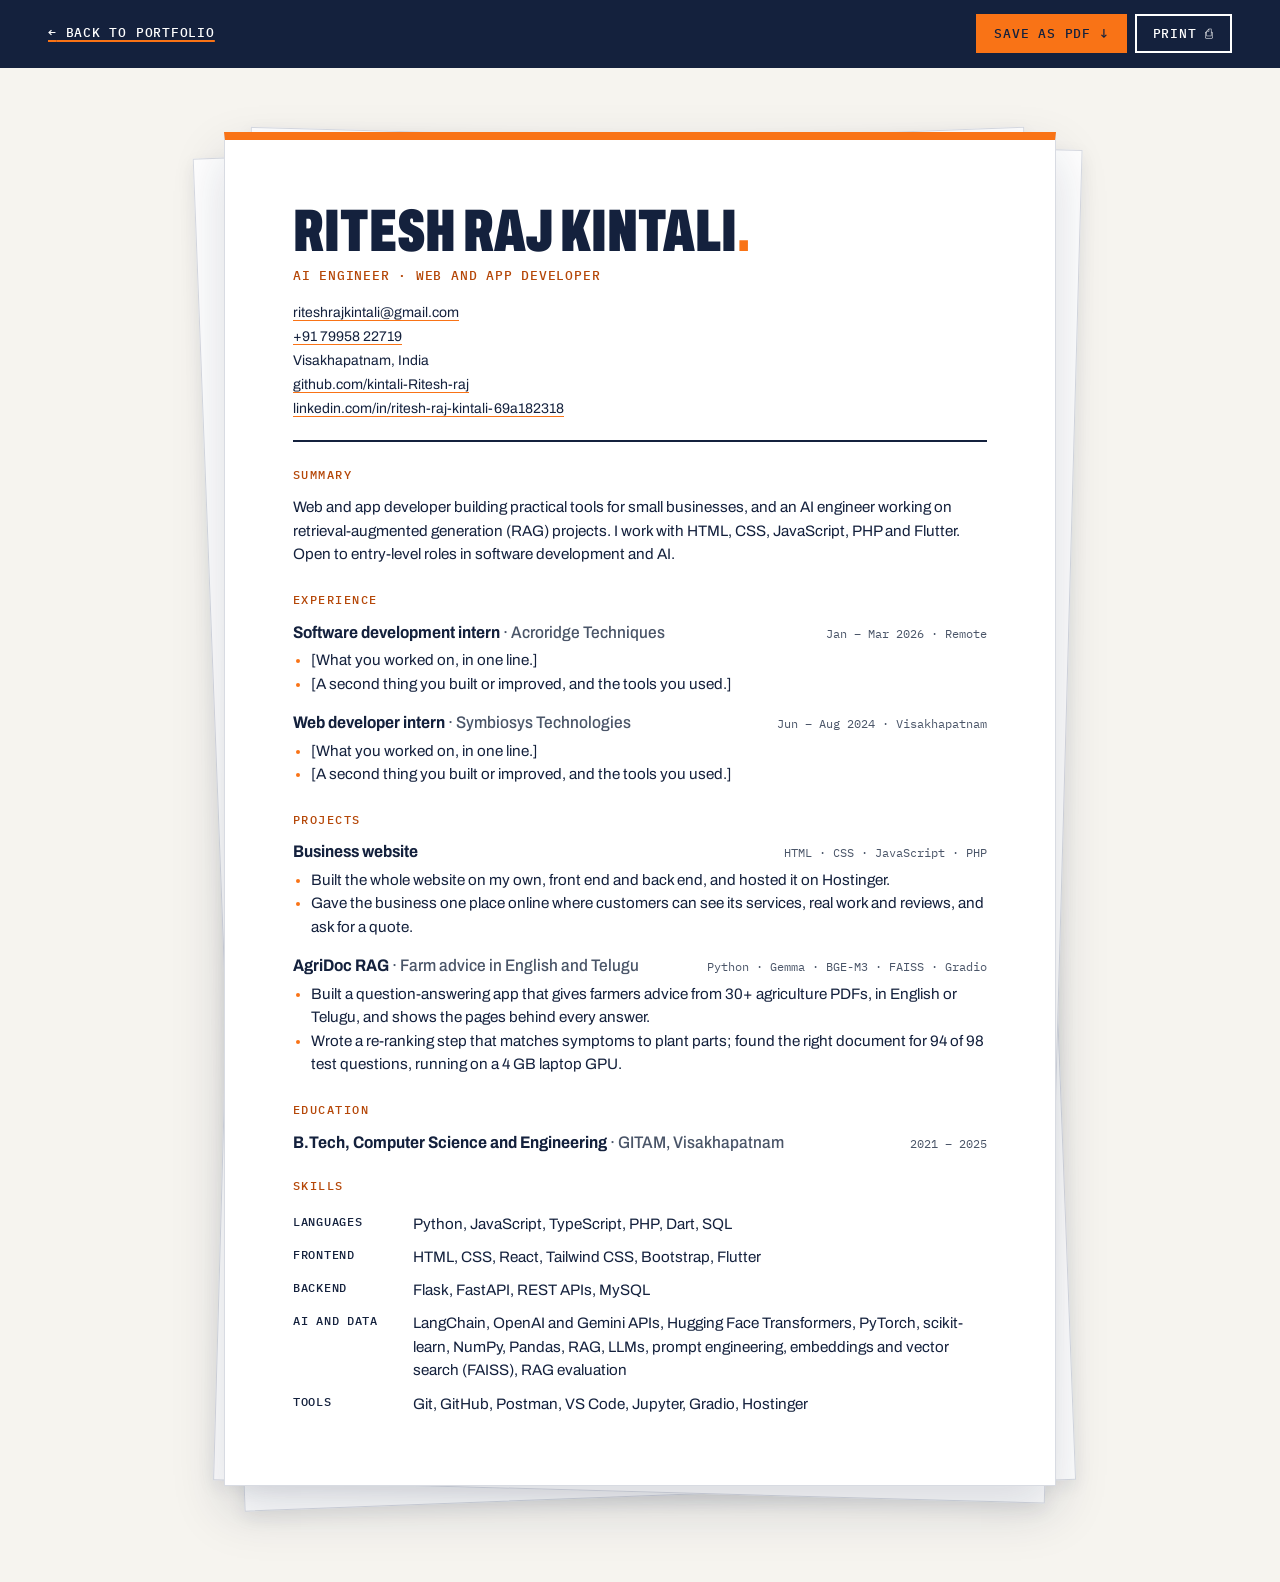
==== commit bbf660c4: "Add a link preview, 404 page, robots.txt, sitemap and locations - Add Open Graph and Twitter tags wi" ====
--- a/resume.html
+++ b/resume.html
@@ -5,14 +5,24 @@
   <meta name="viewport" content="width=device-width, initial-scale=1">
   <title>Resume, Ritesh Raj Kintali</title>
   <meta name="description" content="Resume of Ritesh Raj Kintali, AI engineer and web and app developer.">
+  <link rel="canonical" href="https://riteshrajkintali.vercel.app/resume.html">
+  <meta property="og:type" content="website">
+  <meta property="og:url" content="https://riteshrajkintali.vercel.app/resume.html">
+  <meta property="og:title" content="Resume, Ritesh Raj Kintali">
+  <meta property="og:description" content="Resume of Ritesh Raj Kintali: websites, apps and AI projects. Open to entry-level roles in software development and AI.">
+  <meta property="og:image" content="https://riteshrajkintali.vercel.app/images/og-image.jpg">
+  <meta property="og:image:width" content="1200">
+  <meta property="og:image:height" content="630">
+  <meta property="og:image:alt" content="Ritesh Raj Kintali's portfolio: his name in large letters with an illustrated character leaning on it.">
+  <meta name="twitter:card" content="summary_large_image">
   <link rel="icon" href="data:image/svg+xml,%3Csvg xmlns='http://www.w3.org/2000/svg' viewBox='0 0 32 32'%3E%3Crect width='32' height='32' fill='%2314213D'/%3E%3Ctext x='6' y='25' font-family='Arial Narrow,Arial,sans-serif' font-size='24' font-weight='900' fill='%23fff'%3ER%3C/text%3E%3Ccircle cx='25' cy='22' r='3.5' fill='%23F97316'/%3E%3C/svg%3E">
   <link rel="preconnect" href="https://fonts.googleapis.com">
   <link rel="preconnect" href="https://fonts.gstatic.com" crossorigin>
   <link href="https://fonts.googleapis.com/css2?family=Archivo:wdth,wght@62..125,400..900&family=IBM+Plex+Mono:wght@400;500&display=swap" rel="stylesheet">
-  <link rel="stylesheet" href="styles.css?v=13">
+  <link rel="stylesheet" href="styles.css?v=14">
   <script>document.documentElement.classList.add('js');</script>
-  <script src="transition.js?v=13" defer></script>
-  <script src="resume.js?v=13" defer></script>
+  <script src="transition.js?v=14" defer></script>
+  <script src="resume.js?v=14" defer></script>
 </head>
 <body class="resume-page">
   <!-- Starts covering the page in white with a loader; transition.js opens it through a
@@ -48,7 +58,7 @@
           <ul class="cv-contact">
             <li><a href="mailto:riteshrajkintali@gmail.com">riteshrajkintali@gmail.com</a></li>
             <li><a href="tel:+917995822719">+91 79958 22719</a></li>
-            <li>[City, India]</li>
+            <li>Visakhapatnam, India</li>
             <li><a href="https://github.com/kintali-Ritesh-raj">github.com/kintali-Ritesh-raj</a></li>
             <li><a href="https://www.linkedin.com/in/ritesh-raj-kintali-69a182318/">linkedin.com/in/ritesh-raj-kintali-69a182318</a></li>
           </ul>
@@ -64,7 +74,7 @@
           <div class="cv-item">
             <div class="cv-item-head">
               <h3>Software development intern <span>· Acroridge Techniques</span></h3>
-              <p class="cv-date">Jan – Mar 2026</p>
+              <p class="cv-date">Jan – Mar 2026 · Remote</p>
             </div>
             <ul>
               <li>[What you worked on, in one line.]</li>
@@ -74,7 +84,7 @@
           <div class="cv-item">
             <div class="cv-item-head">
               <h3>Web developer intern <span>· Symbiosys Technologies</span></h3>
-              <p class="cv-date">Jun – Aug 2024</p>
+              <p class="cv-date">Jun – Aug 2024 · Visakhapatnam</p>
             </div>
             <ul>
               <li>[What you worked on, in one line.]</li>
@@ -111,7 +121,7 @@
           <h2>Education</h2>
           <div class="cv-item">
             <div class="cv-item-head">
-              <h3>B.Tech, Computer Science and Engineering <span>· GITAM</span></h3>
+              <h3>B.Tech, Computer Science and Engineering <span>· GITAM, Visakhapatnam</span></h3>
               <p class="cv-date">2021 – 2025</p>
             </div>
           </div>
